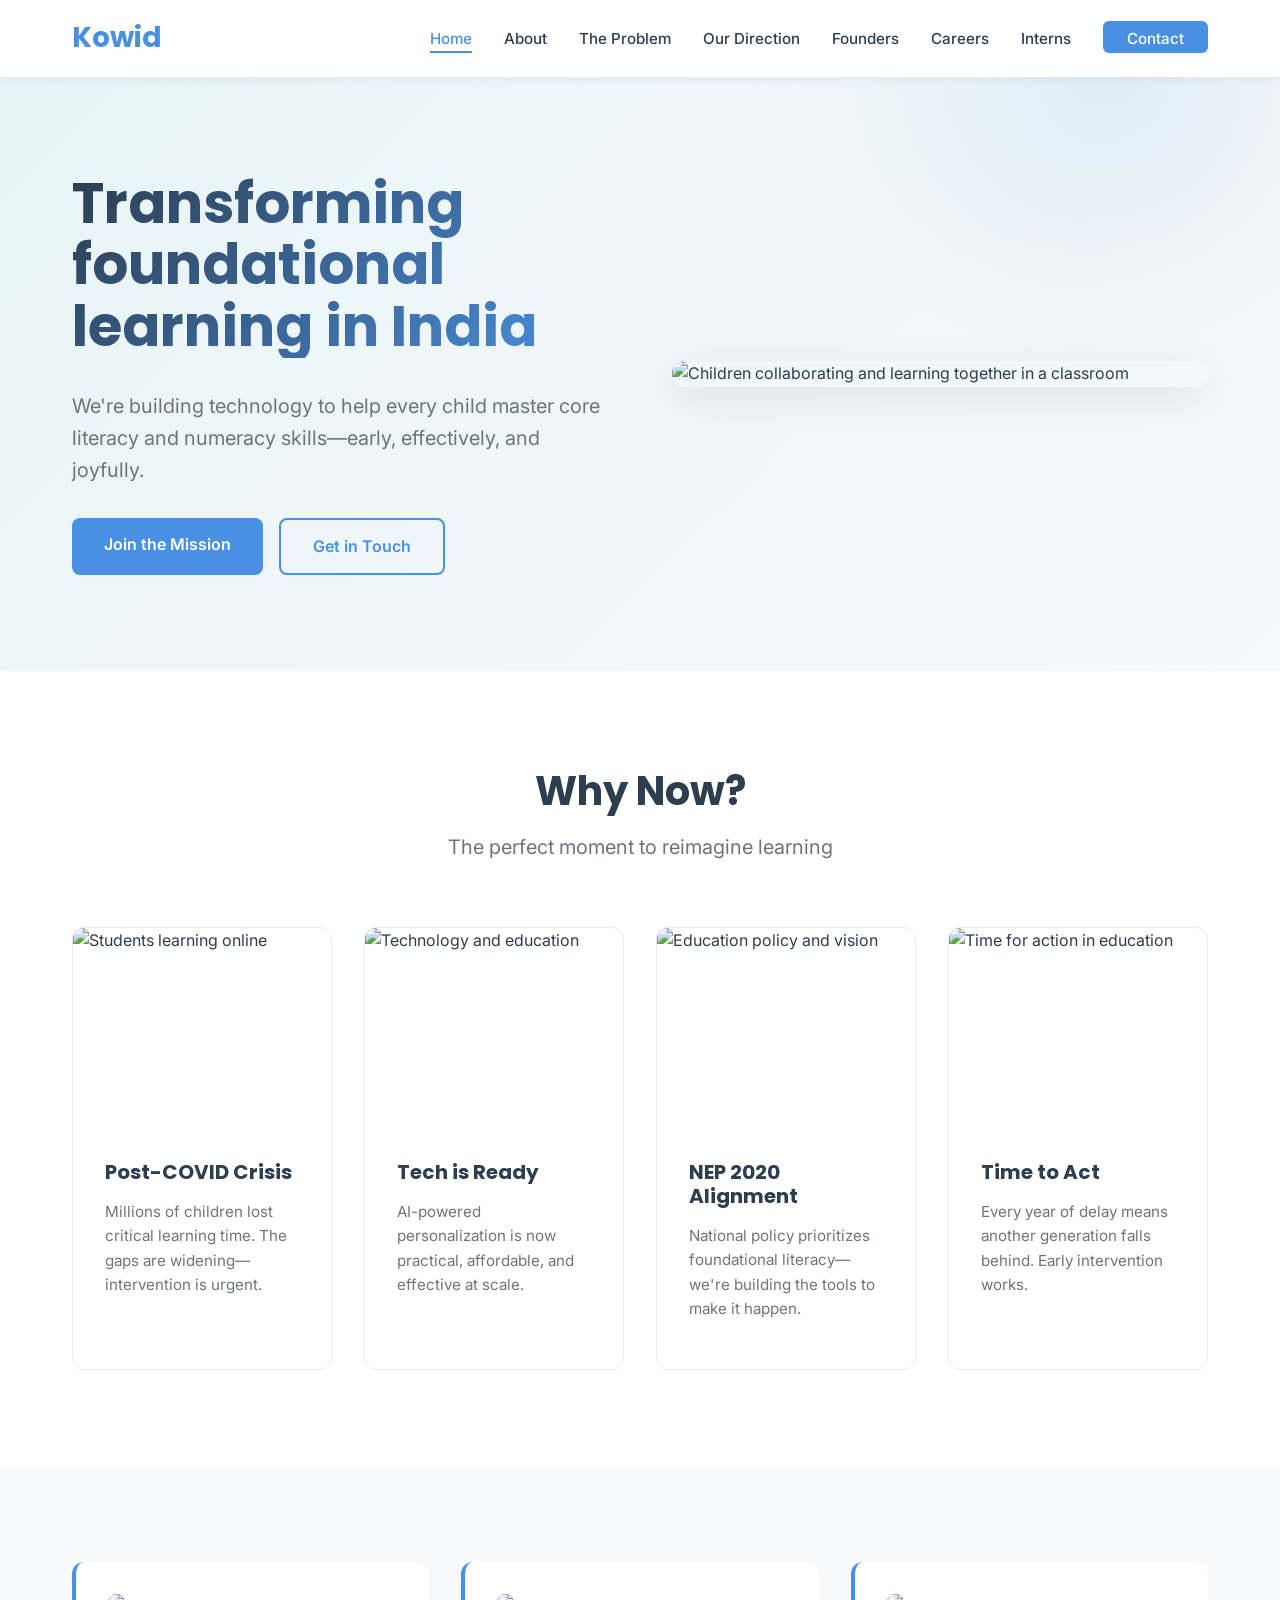
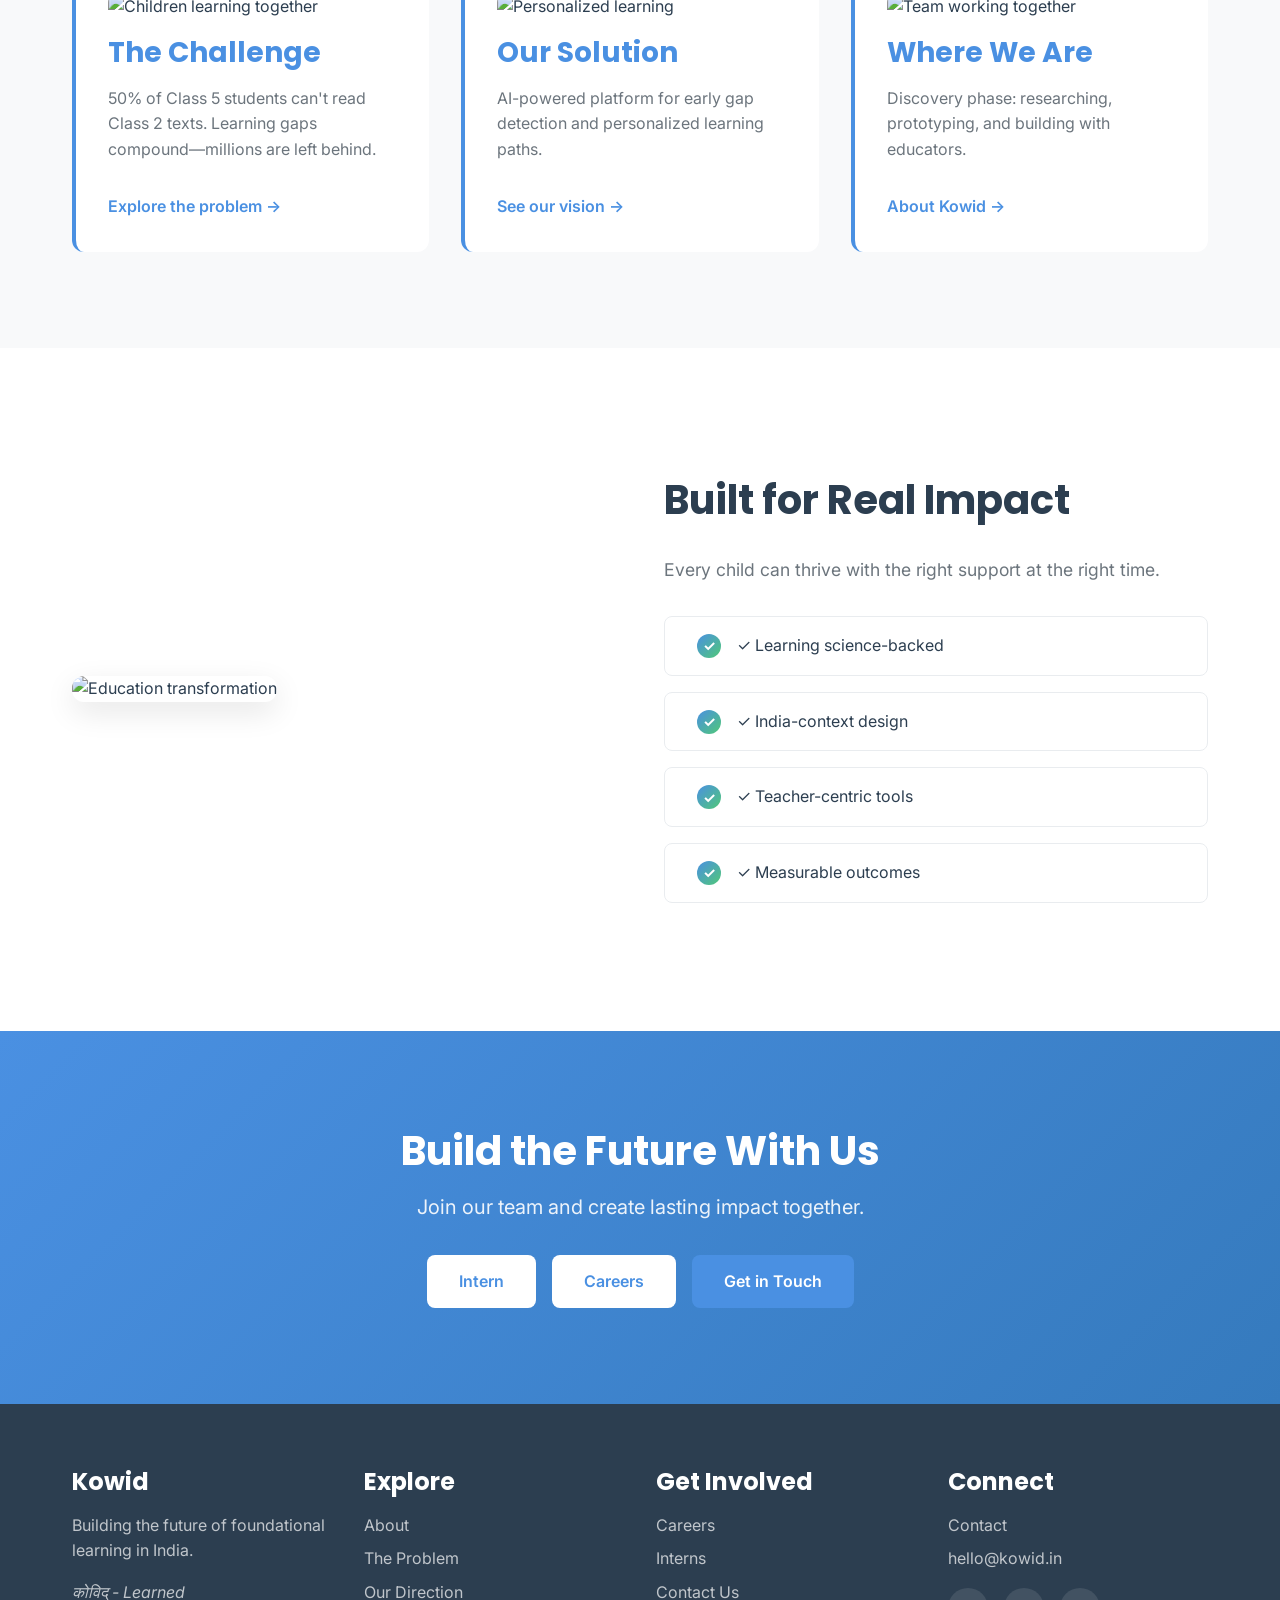
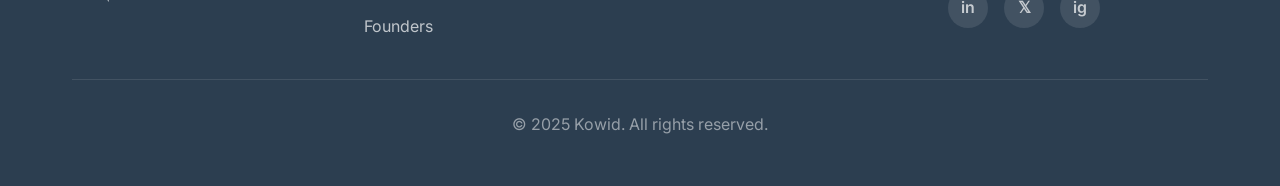
==== index.html @ 081fa5b8 "Initial commit: Kowid website with investors subdomain and Vercel deployment setup" ====
<!DOCTYPE html>
<html lang="en">
<head>
    <meta charset="UTF-8">
    <meta name="viewport" content="width=device-width, initial-scale=1.0">
    <meta name="description" content="Kowid - Building the future of foundational learning in India. An early-stage education startup exploring personalized learning solutions.">
    <meta name="keywords" content="foundational learning India, EdTech startup, personalized learning, early literacy intervention, NEP 2020">
    <title>Kowid - Building the Future of Foundational Learning</title>
    <link rel="stylesheet" href="styles.css">
    <link rel="preconnect" href="https://fonts.googleapis.com">
    <link rel="preconnect" href="https://fonts.gstatic.com" crossorigin>
    <link href="https://fonts.googleapis.com/css2?family=Inter:wght@300;400;500;600;700&family=Poppins:wght@600;700&display=swap" rel="stylesheet">
</head>
<body>
    <!-- Navigation -->
    <nav class="navbar" id="navbar">
        <div class="container nav-container">
            <div class="logo">
                <a href="index.html">Kowid</a>
            </div>
            <button class="mobile-menu-toggle" id="mobileMenuToggle" aria-label="Toggle menu">
                <span></span>
                <span></span>
                <span></span>
            </button>
            <ul class="nav-menu" id="navMenu">
                <li><a href="index.html" class="active">Home</a></li>
                <li><a href="about.html">About</a></li>
                <li><a href="problem.html">The Problem</a></li>
                <li><a href="solution.html">Our Direction</a></li>
                <li><a href="founders.html">Founders</a></li>
                <li><a href="careers.html">Careers</a></li>
                <li><a href="interns.html">Interns</a></li>
                <li><a href="contact.html" class="nav-cta">Contact</a></li>
            </ul>
        </div>
    </nav>

    <!-- Hero Section -->
    <section class="hero">
        <div class="container">
            <div class="hero-content">
                <h1 class="hero-title">Transforming foundational learning in India</h1>
                <p class="hero-subtitle">We're building technology to help every child master core literacy and numeracy skills—early, effectively, and joyfully.</p>
                <div class="hero-cta">
                    <a href="contact.html" class="btn btn-primary">Join the Mission</a>
                    <a href="contact.html" class="btn btn-secondary">Get in Touch</a>
                </div>
            </div>
            <div class="hero-image">
                <img src="https://images.unsplash.com/photo-1503676260728-1c00da094a0b?w=800&h=600&fit=crop&q=80" alt="Children collaborating and learning together in a classroom" style="border-radius: 12px; box-shadow: 0 10px 40px rgba(0,0,0,0.1);">
            </div>
        </div>
    </section>

    <!-- Why Now Section -->
    <section class="why-now">
        <div class="container">
            <div class="section-header">
                <h2>Why Now?</h2>
                <p>The perfect moment to reimagine learning</p>
            </div>
            <div class="cards-grid">
                <div class="card">
                    <img src="https://images.unsplash.com/photo-1588072432836-e10032774350?w=400&h=250&fit=crop&q=80" alt="Students learning online" class="card-image">
                    <h3>Post-COVID Crisis</h3>
                    <p>Millions of children lost critical learning time. The gaps are widening—intervention is urgent.</p>
                </div>
                <div class="card">
                    <img src="https://images.unsplash.com/photo-1485827404703-89b55fcc595e?w=400&h=250&fit=crop&q=80" alt="Technology and education" class="card-image">
                    <h3>Tech is Ready</h3>
                    <p>AI-powered personalization is now practical, affordable, and effective at scale.</p>
                </div>
                <div class="card">
                    <img src="https://images.unsplash.com/photo-1427504494785-3a9ca7044f45?w=400&h=250&fit=crop&q=80" alt="Education policy and vision" class="card-image">
                    <h3>NEP 2020 Alignment</h3>
                    <p>National policy prioritizes foundational literacy—we're building the tools to make it happen.</p>
                </div>
                <div class="card">
                    <img src="https://images.unsplash.com/photo-1497633762265-9d179a990aa6?w=400&h=250&fit=crop&q=80" alt="Time for action in education" class="card-image">
                    <h3>Time to Act</h3>
                    <p>Every year of delay means another generation falls behind. Early intervention works.</p>
                </div>
            </div>
        </div>
    </section>

    <!-- Quick Overview -->
    <section class="overview">
        <div class="container">
            <div class="overview-grid">
                <div class="overview-item">
                    <img src="https://images.unsplash.com/photo-1503676260728-1c00da094a0b?w=600&h=400&fit=crop&q=80" alt="Children learning together" style="width: 100%; height: 200px; object-fit: cover; border-radius: 8px; margin-bottom: 1rem;">
                    <h3>The Challenge</h3>
                    <p>50% of Class 5 students can't read Class 2 texts. Learning gaps compound—millions are left behind.</p>
                    <a href="problem.html" class="link-arrow">Explore the problem →</a>
                </div>
                <div class="overview-item">
                    <img src="https://images.unsplash.com/photo-1513258496099-48168024aec0?w=600&h=400&fit=crop&q=80" alt="Personalized learning" style="width: 100%; height: 200px; object-fit: cover; border-radius: 8px; margin-bottom: 1rem;">
                    <h3>Our Solution</h3>
                    <p>AI-powered platform for early gap detection and personalized learning paths.</p>
                    <a href="solution.html" class="link-arrow">See our vision →</a>
                </div>
                <div class="overview-item">
                    <img src="https://images.unsplash.com/photo-1522202176988-66273c2fd55f?w=600&h=400&fit=crop&q=80" alt="Team working together" style="width: 100%; height: 200px; object-fit: cover; border-radius: 8px; margin-bottom: 1rem;">
                    <h3>Where We Are</h3>
                    <p>Discovery phase: researching, prototyping, and building with educators.</p>
                    <a href="about.html" class="link-arrow">About Kowid →</a>
                </div>
            </div>
        </div>
    </section>

    <!-- Visual Impact Section -->
    <section class="content-section" style="background-color: var(--bg-white); padding: 4rem 0;">
        <div class="container">
            <div class="two-column-grid" style="align-items: center; gap: 3rem;">
                <div>
                    <img src="https://images.unsplash.com/photo-1497633762265-9d179a990aa6?w=800&h=600&fit=crop&q=80" alt="Education transformation" style="width: 100%; border-radius: 12px; box-shadow: 0 10px 30px rgba(0,0,0,0.1);">
                </div>
                <div>
                    <h2>Built for Real Impact</h2>
                    <p style="font-size: 1.1rem; margin-bottom: 1.5rem;">Every child can thrive with the right support at the right time.</p>
                    <div class="feature-list">
                        <div class="feature-item">✓ Learning science-backed</div>
                        <div class="feature-item">✓ India-context design</div>
                        <div class="feature-item">✓ Teacher-centric tools</div>
                        <div class="feature-item">✓ Measurable outcomes</div>
                    </div>
                </div>
            </div>
        </div>
    </section>

    <!-- CTA Section -->
    <section class="cta-section">
        <div class="container">
            <div class="cta-content">
                <h2>Build the Future With Us</h2>
                <p>Join our team and create lasting impact together.</p>
                <div class="cta-buttons">
                    <a href="interns.html" class="btn btn-white">Intern</a>
                    <a href="careers.html" class="btn btn-white">Careers</a>
                    <a href="contact.html" class="btn btn-primary">Get in Touch</a>
                </div>
            </div>
        </div>
    </section>

    <!-- Footer -->
    <footer class="footer">
        <div class="container">
            <div class="footer-grid">
                <div class="footer-col">
                    <h4>Kowid</h4>
                    <p>Building the future of foundational learning in India.</p>
                    <p class="footer-tagline">कोविद् - Learned</p>
                </div>
                <div class="footer-col">
                    <h4>Explore</h4>
                    <ul>
                        <li><a href="about.html">About</a></li>
                        <li><a href="problem.html">The Problem</a></li>
                        <li><a href="solution.html">Our Direction</a></li>
                        <li><a href="founders.html">Founders</a></li>
                    </ul>
                </div>
                <div class="footer-col">
                    <h4>Get Involved</h4>
                    <ul>
                        <li><a href="careers.html">Careers</a></li>
                        <li><a href="interns.html">Interns</a></li>
                        <li><a href="contact.html">Contact Us</a></li>
                    </ul>
                </div>
                <div class="footer-col">
                    <h4>Connect</h4>
                    <ul>
                        <li><a href="contact.html">Contact</a></li>
                        <li><a href="mailto:hello@kowid.in">hello@kowid.in</a></li>
                    </ul>
                    <div class="social-links">
                        <a href="#" aria-label="LinkedIn">in</a>
                        <a href="#" aria-label="Twitter">𝕏</a>
                        <a href="#" aria-label="Instagram">ig</a>
                    </div>
                </div>
            </div>
            <div class="footer-bottom">
                <p>&copy; 2025 Kowid. All rights reserved.</p>
            </div>
        </div>
    </footer>

    <script src="script.js"></script>
</body>
</html>
---- styles.css ----
/* CSS Reset and Base Styles */
* {
    margin: 0;
    padding: 0;
    box-sizing: border-box;
}

:root {
    /* Colors */
    --primary-color: #4a90e2;
    --primary-dark: #357abd;
    --secondary-color: #50c878;
    --accent-color: #f39c12;
    --text-dark: #2c3e50;
    --text-light: #6c757d;
    --bg-light: #f8f9fa;
    --bg-white: #ffffff;
    --border-color: #e9ecef;
    
    /* Typography */
    --font-primary: 'Inter', -apple-system, BlinkMacSystemFont, 'Segoe UI', sans-serif;
    --font-heading: 'Poppins', var(--font-primary);
    
    /* Spacing */
    --spacing-xs: 0.5rem;
    --spacing-sm: 1rem;
    --spacing-md: 2rem;
    --spacing-lg: 4rem;
    --spacing-xl: 6rem;
    
    /* Shadows */
    --shadow-sm: 0 1px 2px 0 rgba(0, 0, 0, 0.05);
    --shadow-md: 0 4px 6px -1px rgba(0, 0, 0, 0.1);
    --shadow-lg: 0 10px 15px -3px rgba(0, 0, 0, 0.1);
    
    /* Border Radius */
    --radius-sm: 0.375rem;
    --radius-md: 0.5rem;
    --radius-lg: 1rem;
}

/* Animation Keyframes */
@keyframes fadeInUp {
    from {
        opacity: 0;
        transform: translateY(30px);
    }
    to {
        opacity: 1;
        transform: translateY(0);
    }
}

@keyframes fadeInLeft {
    from {
        opacity: 0;
        transform: translateX(-50px);
    }
    to {
        opacity: 1;
        transform: translateX(0);
    }
}

@keyframes fadeInRight {
    from {
        opacity: 0;
        transform: translateX(50px);
    }
    to {
        opacity: 1;
        transform: translateX(0);
    }
}

@keyframes scaleIn {
    from {
        opacity: 0;
        transform: scale(0.8);
    }
    to {
        opacity: 1;
        transform: scale(1);
    }
}

@keyframes slideInFromBottom {
    from {
        opacity: 0;
        transform: translateY(100px);
    }
    to {
        opacity: 1;
        transform: translateY(0);
    }
}

@keyframes float {
    0%, 100% {
        transform: translateY(0px);
    }
    50% {
        transform: translateY(-10px);
    }
}

@keyframes pulse {
    0%, 100% {
        transform: scale(1);
    }
    50% {
        transform: scale(1.05);
    }
}

@keyframes shimmer {
    0% {
        background-position: -1000px 0;
    }
    100% {
        background-position: 1000px 0;
    }
}

/* Scroll Animation Classes */
.animate-on-scroll {
    opacity: 0;
    transition: none;
}

.animate-on-scroll.animated {
    animation-duration: 0.8s;
    animation-fill-mode: both;
    animation-timing-function: cubic-bezier(0.4, 0, 0.2, 1);
}

.fade-up {
    animation-name: fadeInUp;
}

.fade-left {
    animation-name: fadeInLeft;
}

.fade-right {
    animation-name: fadeInRight;
}

.scale-in {
    animation-name: scaleIn;
}

.slide-bottom {
    animation-name: slideInFromBottom;
}

/* Stagger delay for sequential animations */
.stagger-1 { animation-delay: 0.1s; }
.stagger-2 { animation-delay: 0.2s; }
.stagger-3 { animation-delay: 0.3s; }
.stagger-4 { animation-delay: 0.4s; }
.stagger-5 { animation-delay: 0.5s; }
.stagger-6 { animation-delay: 0.6s; }

body {
    font-family: var(--font-primary);
    color: var(--text-dark);
    line-height: 1.6;
    background-color: var(--bg-white);
    overflow-x: hidden;
}

/* Page Load Animation */
.page-loader {
    position: fixed;
    top: 0;
    left: 0;
    width: 100%;
    height: 100%;
    background: linear-gradient(135deg, var(--primary-color), var(--secondary-color));
    display: flex;
    align-items: center;
    justify-content: center;
    z-index: 99999;
    transition: opacity 0.5s ease, visibility 0.5s ease;
}

.page-loader.hidden {
    opacity: 0;
    visibility: hidden;
}

.loader-spinner {
    width: 60px;
    height: 60px;
    border: 4px solid rgba(255, 255, 255, 0.3);
    border-top-color: white;
    border-radius: 50%;
    animation: spin 0.8s linear infinite;
}

@keyframes spin {
    to { transform: rotate(360deg); }
}

/* Scroll Progress Bar */
.scroll-progress {
    position: fixed;
    top: 0;
    left: 0;
    width: 0%;
    height: 4px;
    background: linear-gradient(90deg, var(--primary-color), var(--secondary-color));
    z-index: 9999;
    transition: width 0.1s ease;
    box-shadow: 0 2px 10px rgba(74, 144, 226, 0.5);
}

.container {
    max-width: 1200px;
    margin: 0 auto;
    padding: 0 var(--spacing-md);
}

img {
    max-width: 100%;
    height: auto;
}

/* Typography */
h1, h2, h3, h4, h5, h6 {
    font-family: var(--font-heading);
    font-weight: 700;
    line-height: 1.2;
    color: var(--text-dark);
    margin-bottom: var(--spacing-sm);
}

h1 { font-size: 3rem; }
h2 { font-size: 2.5rem; }
h3 { font-size: 1.75rem; }
h4 { font-size: 1.5rem; }

p {
    margin-bottom: var(--spacing-sm);
    color: var(--text-light);
}

/* Navigation */
.navbar {
    background-color: var(--bg-white);
    box-shadow: 0 2px 10px rgba(0,0,0,0.05);
    position: sticky;
    top: 0;
    z-index: 1000;
    transition: all 0.3s ease;
    backdrop-filter: blur(10px);
}

.navbar.scrolled {
    box-shadow: 0 4px 30px rgba(74, 144, 226, 0.15);
    background-color: rgba(255, 255, 255, 0.95);
}

.nav-container {
    display: flex;
    justify-content: space-between;
    align-items: center;
    padding: 1rem var(--spacing-md);
}

.logo a {
    font-family: var(--font-heading);
    font-size: 1.75rem;
    font-weight: 700;
    color: var(--primary-color);
    text-decoration: none;
    transition: all 0.3s ease;
}

.logo a:hover {
    transform: scale(1.05);
    text-shadow: 0 2px 10px rgba(74, 144, 226, 0.3);
}

.nav-menu {
    display: flex;
    list-style: none;
    gap: 2rem;
    align-items: center;
}

.nav-menu a {
    text-decoration: none;
    color: var(--text-dark);
    font-weight: 500;
    transition: all 0.3s ease;
    font-size: 0.95rem;
    position: relative;
    padding-bottom: 5px;
}

.nav-menu a::after {
    content: '';
    position: absolute;
    bottom: 0;
    left: 50%;
    width: 0;
    height: 2px;
    background: var(--primary-color);
    transition: all 0.3s ease;
    transform: translateX(-50%);
}

.nav-menu a:hover::after,
.nav-menu a.active::after {
    width: 100%;
}

.nav-menu a:hover,
.nav-menu a.active {
    color: var(--primary-color);
}

.nav-cta {
    background-color: var(--primary-color);
    color: var(--bg-white) !important;
    padding: 0.5rem 1.5rem;
    border-radius: 6px;
}

.nav-cta:hover {
    background-color: var(--primary-dark);
    color: var(--bg-white) !important;
}

.mobile-menu-toggle {
    display: none;
    flex-direction: column;
    background: none;
    border: none;
    cursor: pointer;
    gap: 4px;
}

.mobile-menu-toggle span {
    width: 25px;
    height: 3px;
    background-color: var(--text-dark);
    transition: var(--transition);
}

/* Hero Section */
.hero {
    padding: var(--spacing-xl) 0;
    background: linear-gradient(135deg, #e8f4f8 0%, #f8f9fa 100%);
    position: relative;
    overflow: hidden;
}

.hero::before {
    content: '';
    position: absolute;
    top: -50%;
    right: -10%;
    width: 600px;
    height: 600px;
    background: radial-gradient(circle, rgba(74, 144, 226, 0.1) 0%, transparent 70%);
    border-radius: 50%;
    animation: float 6s ease-in-out infinite;
}

.hero .container {
    display: grid;
    grid-template-columns: 1fr 1fr;
    gap: var(--spacing-lg);
    align-items: center;
    position: relative;
    z-index: 1;
}

.hero-content {
    max-width: 600px;
}

.hero-title {
    font-size: 3.5rem;
    margin-bottom: var(--spacing-md);
    color: var(--text-dark);
    line-height: 1.1;
    background: linear-gradient(135deg, var(--text-dark) 0%, var(--primary-color) 100%);
    -webkit-background-clip: text;
    -webkit-text-fill-color: transparent;
    background-clip: text;
}

.hero-subtitle {
    font-size: 1.25rem;
    margin-bottom: var(--spacing-md);
    color: var(--text-light);
}

.hero-cta {
    display: flex;
    gap: var(--spacing-sm);
    flex-wrap: wrap;
}

.hero-image {
    display: flex;
    justify-content: center;
    align-items: center;
    animation: float 4s ease-in-out infinite;
}

.hero-placeholder {
    width: 100%;
    max-width: 500px;
    border-radius: 12px;
    overflow: hidden;
    box-shadow: 0 20px 60px rgba(74, 144, 226, 0.2);
    transition: all 0.4s ease;
}

.hero-placeholder:hover {
    transform: translateY(-10px) scale(1.02);
    box-shadow: 0 30px 80px rgba(74, 144, 226, 0.3);
}

.hero-image img {
    width: 100%;
    height: auto;
    display: block;
    transition: transform 0.4s ease;
}

.hero-placeholder:hover img {
    transform: scale(1.05);
}

/* Buttons */
.btn {
    display: inline-block;
    padding: 0.875rem 2rem;
    font-size: 1rem;
    font-weight: 600;
    text-decoration: none;
    border-radius: 8px;
    transition: all 0.3s ease;
    cursor: pointer;
    border: none;
    text-align: center;
    position: relative;
    overflow: hidden;
    z-index: 1;
}

.btn::before {
    content: '';
    position: absolute;
    top: 50%;
    left: 50%;
    width: 0;
    height: 0;
    border-radius: 50%;
    background: rgba(255, 255, 255, 0.2);
    transform: translate(-50%, -50%);
    transition: width 0.6s, height 0.6s;
    z-index: -1;
}

.btn:hover::before {
    width: 300px;
    height: 300px;
}

.btn-primary {
    background-color: var(--primary-color);
    color: var(--bg-white);
}

.btn-primary:hover {
    background-color: var(--primary-dark);
    transform: translateY(-3px);
    box-shadow: 0 8px 20px rgba(74, 144, 226, 0.4);
}

.btn-secondary {
    background-color: transparent;
    color: var(--primary-color);
    border: 2px solid var(--primary-color);
}

.btn-secondary:hover {
    background-color: var(--primary-color);
    color: var(--bg-white);
    transform: translateY(-3px);
    box-shadow: 0 8px 20px rgba(74, 144, 226, 0.3);
}

.btn-white {
    background-color: var(--bg-white);
    color: var(--primary-color);
}

.btn-white:hover {
    background-color: var(--bg-light);
    transform: translateY(-3px);
    box-shadow: 0 8px 20px rgba(0, 0, 0, 0.15);
}

/* Why Now Section */
.why-now {
    padding: var(--spacing-xl) 0;
    background-color: var(--bg-white);
}

.section-header {
    text-align: center;
    margin-bottom: var(--spacing-lg);
}

.section-header h2 {
    font-size: 2.5rem;
    margin-bottom: var(--spacing-sm);
}

.section-header p {
    font-size: 1.25rem;
    color: var(--text-light);
}

.cards-grid {
    display: grid;
    grid-template-columns: repeat(auto-fit, minmax(250px, 1fr));
    gap: var(--spacing-md);
    margin-top: var(--spacing-md);
}

.card {
    background: var(--bg-white);
    padding: 0;
    border-radius: 12px;
    border: 1px solid var(--border-color);
    transition: all 0.4s cubic-bezier(0.4, 0, 0.2, 1);
    overflow: hidden;
    position: relative;
}

.card::before {
    content: '';
    position: absolute;
    top: 0;
    left: -100%;
    width: 100%;
    height: 100%;
    background: linear-gradient(90deg, transparent, rgba(74, 144, 226, 0.1), transparent);
    transition: left 0.5s;
}

.card:hover::before {
    left: 100%;
}

.card:hover {
    transform: translateY(-8px) scale(1.02);
    box-shadow: 0 20px 40px rgba(74, 144, 226, 0.2);
    border-color: var(--primary-color);
}

.card-image {
    width: 100%;
    height: 200px;
    object-fit: cover;
    display: block;
}

.card h3 {
    font-size: 1.25rem;
    margin-bottom: var(--spacing-sm);
    color: var(--text-dark);
    padding: 0 var(--spacing-md);
    padding-top: var(--spacing-md);
}

.card p {
    font-size: 0.95rem;
    line-height: 1.6;
    padding: 0 var(--spacing-md);
    padding-bottom: var(--spacing-md);
}

.card ul {
    padding: 0 var(--spacing-md);
    padding-bottom: var(--spacing-md);
    margin-left: var(--spacing-md);
}

.card-icon {
    font-size: 3rem;
    margin-bottom: var(--spacing-sm);
    padding: 0 var(--spacing-md);
    padding-top: var(--spacing-md);
}

/* Overview Section */
.overview {
    padding: var(--spacing-xl) 0;
    background-color: var(--bg-light);
}

.overview-grid {
    display: grid;
    grid-template-columns: repeat(auto-fit, minmax(300px, 1fr));
    gap: var(--spacing-md);
}

.overview-item {
    background: var(--bg-white);
    padding: var(--spacing-md);
    border-radius: 12px;
    border-left: 4px solid var(--primary-color);
}

.overview-item h3 {
    color: var(--primary-color);
    margin-bottom: var(--spacing-sm);
}

.link-arrow {
    color: var(--primary-color);
    text-decoration: none;
    font-weight: 600;
    display: inline-block;
    margin-top: var(--spacing-sm);
    transition: var(--transition);
}

.link-arrow:hover {
    transform: translateX(5px);
}

/* CTA Section */
.cta-section {
    padding: var(--spacing-xl) 0;
    background: linear-gradient(135deg, var(--primary-color) 0%, var(--primary-dark) 100%);
    color: var(--bg-white);
}

.cta-content {
    text-align: center;
    max-width: 800px;
    margin: 0 auto;
}

.cta-content h2 {
    color: var(--bg-white);
    font-size: 2.5rem;
    margin-bottom: var(--spacing-sm);
}

.cta-content p {
    font-size: 1.25rem;
    color: rgba(255,255,255,0.9);
    margin-bottom: var(--spacing-md);
}

.cta-buttons {
    display: flex;
    gap: var(--spacing-sm);
    justify-content: center;
    flex-wrap: wrap;
}

/* Content Pages */
.page-header {
    padding: var(--spacing-lg) 0;
    background: linear-gradient(135deg, #e8f4f8 0%, #f8f9fa 100%);
    text-align: center;
}

.page-header h1 {
    font-size: 3rem;
    margin-bottom: var(--spacing-sm);
}

.page-header p {
    font-size: 1.25rem;
    max-width: 700px;
    margin: 0 auto;
}

.content-section {
    padding: var(--spacing-lg) 0;
}

.content-section h2 {
    margin-bottom: var(--spacing-md);
    margin-top: var(--spacing-md);
}

.content-section h3 {
    margin-top: var(--spacing-md);
    margin-bottom: var(--spacing-sm);
}

.content-section ul {
    margin-left: var(--spacing-md);
    margin-bottom: var(--spacing-sm);
}

.content-section li {
    margin-bottom: var(--spacing-xs);
    color: var(--text-light);
}

.highlight-box {
    background: linear-gradient(135deg, rgba(80, 200, 120, 0.1) 0%, rgba(74, 144, 226, 0.1) 100%);
    padding: var(--spacing-md);
    border-radius: 12px;
    border-left: 4px solid var(--secondary-color);
    margin: var(--spacing-md) 0;
    position: relative;
    overflow: hidden;
    transition: all 0.3s ease;
}

.highlight-box::before {
    content: '';
    position: absolute;
    top: -50%;
    left: -50%;
    width: 200%;
    height: 200%;
    background: linear-gradient(45deg, transparent 30%, rgba(255, 255, 255, 0.3) 50%, transparent 70%);
    transform: rotate(45deg);
    transition: all 0.6s ease;
}

.highlight-box:hover::before {
    left: 100%;
}

.highlight-box:hover {
    transform: translateY(-5px);
    box-shadow: 0 10px 30px rgba(80, 200, 120, 0.2);
}

.two-column-grid {
    display: grid;
    grid-template-columns: 1fr 1fr;
    gap: var(--spacing-md);
    margin: var(--spacing-md) 0;
}

/* Contact Page */
.contact-grid {
    display: grid;
    grid-template-columns: repeat(auto-fit, minmax(300px, 1fr));
    gap: var(--spacing-md);
    margin-top: var(--spacing-md);
}

.contact-card {
    background: var(--bg-light);
    padding: var(--spacing-md);
    border-radius: 12px;
    border-top: 4px solid var(--primary-color);
}

.contact-card h3 {
    color: var(--primary-color);
    margin-bottom: var(--spacing-sm);
}

.contact-card a {
    color: var(--primary-color);
    text-decoration: none;
    font-weight: 600;
}

.contact-card a:hover {
    text-decoration: underline;
}

/* Roadmap Timeline */
.roadmap-timeline {
    margin: var(--spacing-md) 0;
}

.timeline-item {
    background: var(--bg-light);
    padding: var(--spacing-md);
    border-radius: 8px;
    margin-bottom: var(--spacing-md);
    border-left: 4px solid var(--primary-color);
}

.timeline-item h3 {
    color: var(--primary-color);
}

.timeline-item ul {
    margin-top: var(--spacing-sm);
}

/* Feature List */
.feature-list {
    display: grid;
    gap: var(--spacing-sm);
    margin: var(--spacing-md) 0;
}

.feature-item {
    display: flex;
    align-items: center;
    padding: var(--spacing-sm) var(--spacing-md);
    background: var(--bg-white);
    border-radius: 8px;
    border: 1px solid var(--border-color);
    transition: all 0.3s ease;
    position: relative;
    overflow: hidden;
}

.feature-item::before {
    content: '✓';
    display: inline-flex;
    align-items: center;
    justify-content: center;
    width: 24px;
    height: 24px;
    background: linear-gradient(135deg, var(--primary-color), var(--secondary-color));
    color: white;
    border-radius: 50%;
    margin-right: var(--spacing-sm);
    font-weight: bold;
    font-size: 0.9rem;
    flex-shrink: 0;
    transition: all 0.3s ease;
}

.feature-item::after {
    content: '';
    position: absolute;
    left: -100%;
    top: 0;
    width: 100%;
    height: 100%;
    background: linear-gradient(90deg, transparent, rgba(74, 144, 226, 0.05), transparent);
    transition: left 0.5s ease;
}

.feature-item:hover {
    transform: translateX(10px);
    box-shadow: 0 4px 15px rgba(74, 144, 226, 0.15);
    border-color: var(--primary-color);
}

.feature-item:hover::before {
    transform: rotate(360deg) scale(1.1);
}

.feature-item:hover::after {
    left: 100%;
}

/* Footer */
.footer {
    background-color: var(--text-dark);
    color: var(--bg-light);
    padding: var(--spacing-lg) 0 var(--spacing-md);
}

.footer-grid {
    display: grid;
    grid-template-columns: repeat(auto-fit, minmax(200px, 1fr));
    gap: var(--spacing-md);
    margin-bottom: var(--spacing-md);
}

.footer-col h4 {
    color: var(--bg-white);
    margin-bottom: var(--spacing-sm);
}

.footer-col p {
    color: rgba(255,255,255,0.7);
}

.footer-tagline {
    font-style: italic;
    margin-top: var(--spacing-xs);
}

.footer-col ul {
    list-style: none;
}

.footer-col ul li {
    margin-bottom: var(--spacing-xs);
}

.footer-col a {
    color: rgba(255,255,255,0.7);
    text-decoration: none;
    transition: var(--transition);
}

.footer-col a:hover {
    color: var(--bg-white);
}

.social-links {
    display: flex;
    gap: var(--spacing-sm);
    margin-top: var(--spacing-sm);
}

.social-links a {
    width: 40px;
    height: 40px;
    background-color: rgba(255,255,255,0.1);
    border-radius: 50%;
    display: flex;
    align-items: center;
    justify-content: center;
    font-weight: 600;
}

.social-links a:hover {
    background-color: var(--primary-color);
    color: var(--bg-white);
}

.footer-bottom {
    text-align: center;
    padding-top: var(--spacing-md);
    border-top: 1px solid rgba(255,255,255,0.1);
}

.footer-bottom p {
    color: rgba(255,255,255,0.5);
}

/* Back to Top Button */
.back-to-top {
    position: fixed;
    bottom: 30px;
    right: 30px;
    width: 50px;
    height: 50px;
    background: linear-gradient(135deg, var(--primary-color), var(--secondary-color));
    color: white;
    border: none;
    border-radius: 50%;
    font-size: 1.5rem;
    cursor: pointer;
    opacity: 0;
    visibility: hidden;
    transform: translateY(20px);
    transition: all 0.4s cubic-bezier(0.4, 0, 0.2, 1);
    box-shadow: 0 4px 20px rgba(74, 144, 226, 0.4);
    z-index: 1000;
    display: flex;
    align-items: center;
    justify-content: center;
}

.back-to-top.visible {
    opacity: 1;
    visibility: visible;
    transform: translateY(0);
}

.back-to-top:hover {
    transform: translateY(-5px) scale(1.1);
    box-shadow: 0 8px 30px rgba(74, 144, 226, 0.6);
}

.back-to-top:active {
    transform: translateY(-2px) scale(1.05);
}

/* Responsive Design */
@media (max-width: 968px) {
    .nav-menu {
        position: fixed;
        left: -100%;
        top: 70px;
        flex-direction: column;
        background-color: var(--bg-white);
        width: 100%;
        text-align: center;
        transition: 0.3s;
        box-shadow: 0 10px 27px rgba(0,0,0,0.05);
        padding: var(--spacing-md) 0;
        gap: 0;
    }

    .nav-menu.active {
        left: 0;
    }

    .nav-menu li {
        margin: var(--spacing-sm) 0;
    }

    .mobile-menu-toggle {
        display: flex;
    }

    .hero .container {
        grid-template-columns: 1fr;
    }

    .hero-title {
        font-size: 2.5rem;
    }

    .two-column-grid {
        grid-template-columns: 1fr;
    }

    h1 { font-size: 2.5rem; }
    h2 { font-size: 2rem; }
}

@media (max-width: 640px) {
    .hero-title {
        font-size: 2rem;
    }

    .hero-subtitle {
        font-size: 1rem;
    }

    .hero-cta {
        flex-direction: column;
    }

    .btn {
        width: 100%;
    }

    .cta-buttons {
        flex-direction: column;
    }

    .cards-grid {
        grid-template-columns: 1fr;
    }

    h1 { font-size: 2rem; }
    h2 { font-size: 1.75rem; }
}

/* Utility Classes */
.text-center { text-align: center; }
.mt-1 { margin-top: var(--spacing-sm); }
.mt-2 { margin-top: var(--spacing-md); }
.mb-1 { margin-bottom: var(--spacing-sm); }
.mb-2 { margin-bottom: var(--spacing-md); }
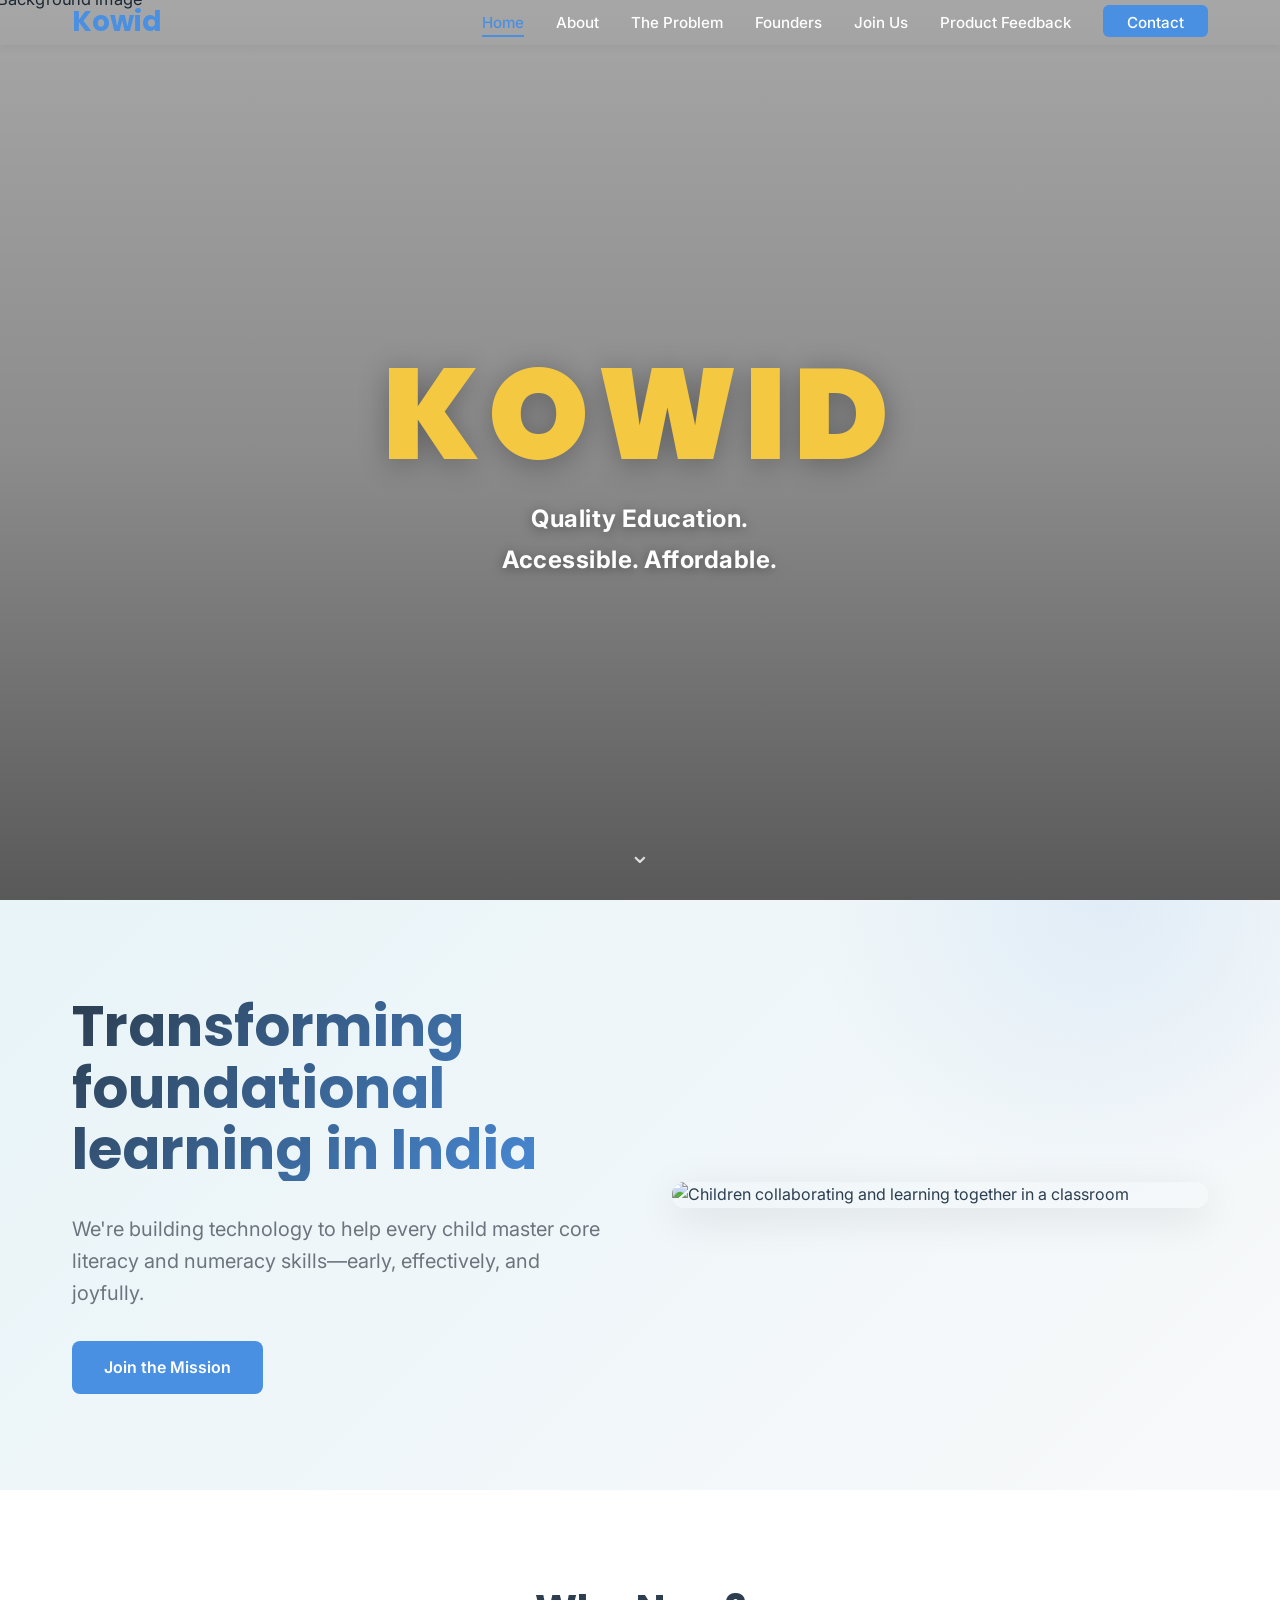
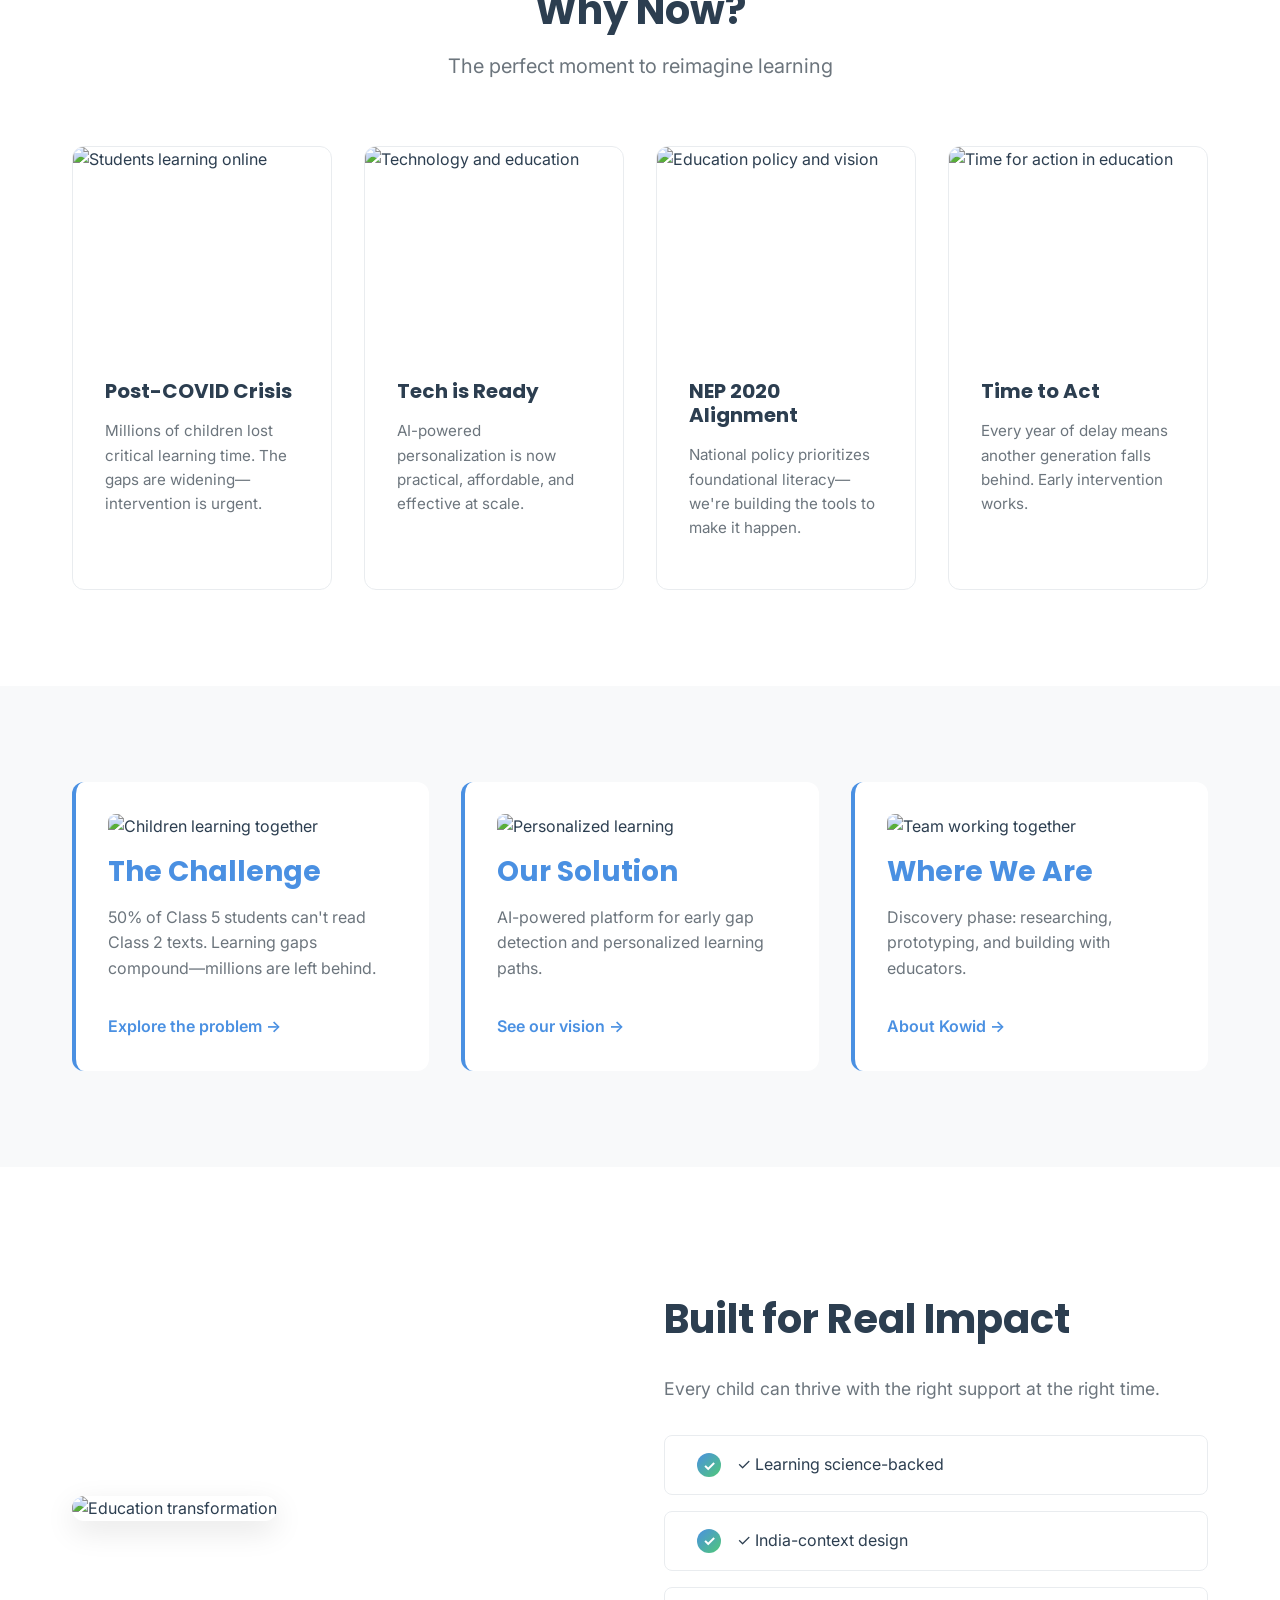
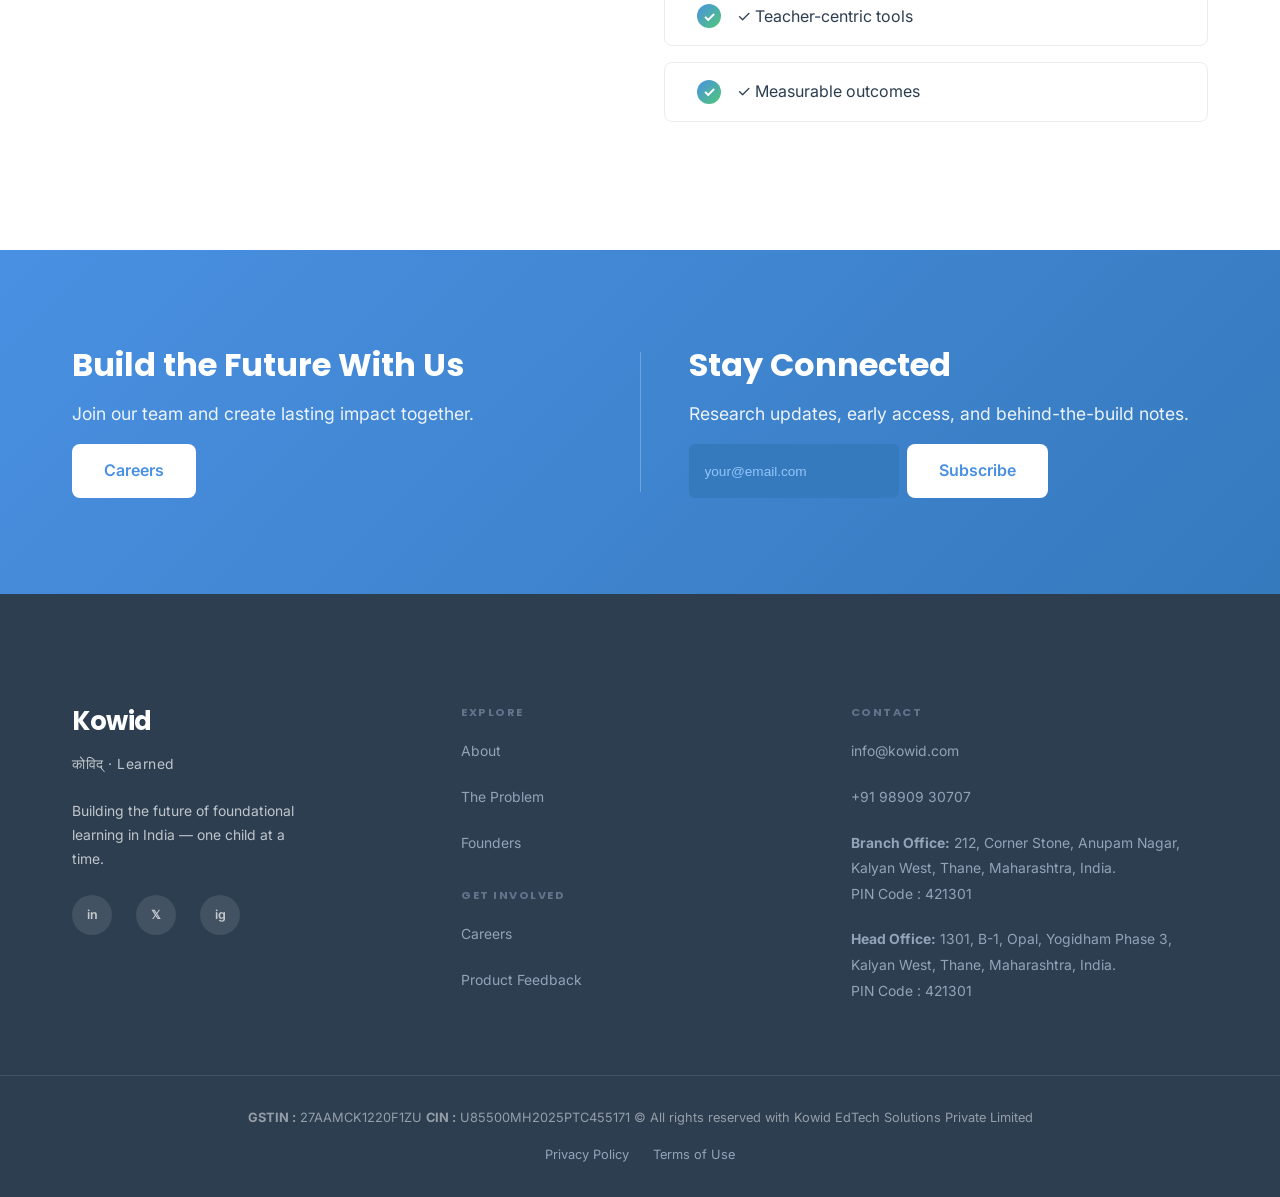
==== commit 26595642: "new changes to update website" ====
--- a/index.html
+++ b/index.html
@@ -11,9 +11,27 @@
     <link rel="preconnect" href="https://fonts.gstatic.com" crossorigin>
     <link href="https://fonts.googleapis.com/css2?family=Inter:wght@300;400;500;600;700&family=Poppins:wght@600;700&display=swap" rel="stylesheet">
 </head>
-<body>
-    <!-- Navigation -->
-    <nav class="navbar" id="navbar">
+<body data-page="home">
+    <!-- Page Loader -->
+  <div class="page-loader" id="pageLoader">
+    <div class="loader-spinner"></div>
+  </div>
+
+  <!-- Scroll Progress Bar -->
+  <div class="scroll-progress" id="scrollProgress"></div>
+
+  <!-- ── Cinematic Full-Screen Hero ── -->
+  <section class="hero-full" id="heroSection">
+
+    <!-- Background image (Ken Burns handled by JS adding .loaded) -->
+    <div class="hero-full__bg" id="heroBg">
+        <img src="https://idronline.org/wp-content/uploads/2020/12/girl-reading-texbook-pxhere-copy.jpg.webp" alt="Background image">
+    </div>
+
+    <!-- Dark gradient overlay -->
+    <div class="hero-full__overlay"></div>
+
+      <nav class="navbar" id="navbar">
         <div class="container nav-container">
             <div class="logo">
                 <a href="index.html">Kowid</a>
@@ -27,14 +45,27 @@
                 <li><a href="index.html" class="active">Home</a></li>
                 <li><a href="about.html">About</a></li>
                 <li><a href="problem.html">The Problem</a></li>
-                <li><a href="solution.html">Our Direction</a></li>
                 <li><a href="founders.html">Founders</a></li>
-                <li><a href="careers.html">Careers</a></li>
-                <li><a href="interns.html">Interns</a></li>
+                <li><a href="careers.html">Join Us</a></li>
+                <li><a href="feedback.html">Product Feedback</a></li>
                 <li><a href="contact.html" class="nav-cta">Contact</a></li>
             </ul>
         </div>
     </nav>
+
+    <!-- Centred Hero Text -->
+    <div class="hero-full__content">
+      <h1 class="hero-full__title">KOWID</h1>
+      <p class="hero-full__sub">
+        Quality Education.<br>
+        Accessible. Affordable.
+      </p>
+    </div>
+
+    <!-- Scroll-down arrow -->
+    <button class="hero-full__scroll" id="heroScroll" aria-label="Scroll down">&#8964;</button>
+
+  </section>
 
     <!-- Hero Section -->
     <section class="hero">
@@ -44,11 +75,10 @@
                 <p class="hero-subtitle">We're building technology to help every child master core literacy and numeracy skills—early, effectively, and joyfully.</p>
                 <div class="hero-cta">
                     <a href="contact.html" class="btn btn-primary">Join the Mission</a>
-                    <a href="contact.html" class="btn btn-secondary">Get in Touch</a>
                 </div>
             </div>
             <div class="hero-image">
-                <img src="https://images.unsplash.com/photo-1503676260728-1c00da094a0b?w=800&h=600&fit=crop&q=80" alt="Children collaborating and learning together in a classroom" style="border-radius: 12px; box-shadow: 0 10px 40px rgba(0,0,0,0.1);">
+                <img src="https://images.unsplash.com/photo-1642140027869-03591a109d61?w=600&auto=format&fit=crop&q=60&ixlib=rb-4.1.0&ixid=M3wxMjA3fDB8MHxzZWFyY2h8MTl8fHRyYW5zZm9ybWluZyUyMGVkdWNhdGlvbiUyMGluJTIwaW5kaWF8ZW58MHx8MHx8fDA%3D" alt="Children collaborating and learning together in a classroom" style="border-radius: 12px; box-shadow: 0 10px 40px rgba(0,0,0,0.1);">
             </div>
         </div>
     </section>
@@ -62,22 +92,22 @@
             </div>
             <div class="cards-grid">
                 <div class="card">
-                    <img src="https://images.unsplash.com/photo-1588072432836-e10032774350?w=400&h=250&fit=crop&q=80" alt="Students learning online" class="card-image">
+                    <img src="https://media.istockphoto.com/id/1336688015/photo/8-9-years-schoolboy-studying-at-home-during-covid-19-lockdown-period.webp?a=1&b=1&s=612x612&w=0&k=20&c=iFVrqIEmTCmilU51WpNaBNIYAaC00hSFZT46PQ5CvMQ=" alt="Students learning online" class="card-image">
                     <h3>Post-COVID Crisis</h3>
                     <p>Millions of children lost critical learning time. The gaps are widening—intervention is urgent.</p>
                 </div>
                 <div class="card">
-                    <img src="https://images.unsplash.com/photo-1485827404703-89b55fcc595e?w=400&h=250&fit=crop&q=80" alt="Technology and education" class="card-image">
+                    <img src="https://plus.unsplash.com/premium_photo-1742167598053-2ec685d8d83d?w=600&auto=format&fit=crop&q=60&ixlib=rb-4.1.0&ixid=M3wxMjA3fDB8MHxzZWFyY2h8MTd8fGVkdWNhdGlvbiUyMHVzaW5nJTIwdGVjaHxlbnwwfHwwfHx8MA%3D%3D" alt="Technology and education" class="card-image">
                     <h3>Tech is Ready</h3>
                     <p>AI-powered personalization is now practical, affordable, and effective at scale.</p>
                 </div>
                 <div class="card">
-                    <img src="https://images.unsplash.com/photo-1427504494785-3a9ca7044f45?w=400&h=250&fit=crop&q=80" alt="Education policy and vision" class="card-image">
+                    <img src="https://media.istockphoto.com/id/1262758863/photo/new-education-policy-phrase-written-on-blackboard-with-white-chalk.webp?a=1&b=1&s=612x612&w=0&k=20&c=f5PkafYhEO8AVc7m1N58pSpdAqd_zwUqtykr91V3Lqo=" alt="Education policy and vision" class="card-image">
                     <h3>NEP 2020 Alignment</h3>
                     <p>National policy prioritizes foundational literacy—we're building the tools to make it happen.</p>
                 </div>
                 <div class="card">
-                    <img src="https://images.unsplash.com/photo-1497633762265-9d179a990aa6?w=400&h=250&fit=crop&q=80" alt="Time for action in education" class="card-image">
+                    <img src="https://media.istockphoto.com/id/1395727646/photo/handheld-shot-of-village-school-girl-kids-seriously-busy-working-on-laptop-concept-of.webp?a=1&b=1&s=612x612&w=0&k=20&c=-V21wYnkHpNpJ6xk6GpOHrx05jJBHH6frF3xQ_0gd4U=" alt="Time for action in education" class="card-image">
                     <h3>Time to Act</h3>
                     <p>Every year of delay means another generation falls behind. Early intervention works.</p>
                 </div>
@@ -90,13 +120,13 @@
         <div class="container">
             <div class="overview-grid">
                 <div class="overview-item">
-                    <img src="https://images.unsplash.com/photo-1503676260728-1c00da094a0b?w=600&h=400&fit=crop&q=80" alt="Children learning together" style="width: 100%; height: 200px; object-fit: cover; border-radius: 8px; margin-bottom: 1rem;">
+                    <img src="https://images.unsplash.com/photo-1692269725911-87697c558be1?w=600&auto=format&fit=crop&q=60&ixlib=rb-4.1.0&ixid=M3wxMjA3fDB8MHxzZWFyY2h8MTR8fGxlYXJuaW5nJTIwZ2FwcyUyMGluJTIwaW5kaWF8ZW58MHx8MHx8fDA%3D" alt="Children learning together" style="width: 100%; height: 200px; object-fit: cover; border-radius: 8px; margin-bottom: 1rem;">
                     <h3>The Challenge</h3>
                     <p>50% of Class 5 students can't read Class 2 texts. Learning gaps compound—millions are left behind.</p>
                     <a href="problem.html" class="link-arrow">Explore the problem →</a>
                 </div>
                 <div class="overview-item">
-                    <img src="https://images.unsplash.com/photo-1513258496099-48168024aec0?w=600&h=400&fit=crop&q=80" alt="Personalized learning" style="width: 100%; height: 200px; object-fit: cover; border-radius: 8px; margin-bottom: 1rem;">
+                    <img src="https://media.istockphoto.com/id/1312514905/photo/little-boy-attending-online-classes-on-laptop-and-writing-on-notebook-at-home.webp?a=1&b=1&s=612x612&w=0&k=20&c=XriA6p_H3h7IP0M4-fBgvHiIWqhHlXK1vHJzOWn65pQ=" alt="Personalized learning" style="width: 100%; height: 200px; object-fit: cover; border-radius: 8px; margin-bottom: 1rem;">
                     <h3>Our Solution</h3>
                     <p>AI-powered platform for early gap detection and personalized learning paths.</p>
                     <a href="solution.html" class="link-arrow">See our vision →</a>
@@ -116,7 +146,7 @@
         <div class="container">
             <div class="two-column-grid" style="align-items: center; gap: 3rem;">
                 <div>
-                    <img src="https://images.unsplash.com/photo-1497633762265-9d179a990aa6?w=800&h=600&fit=crop&q=80" alt="Education transformation" style="width: 100%; border-radius: 12px; box-shadow: 0 10px 30px rgba(0,0,0,0.1);">
+                    <img src="https://images.unsplash.com/photo-1524069290683-0457abfe42c3?w=600&auto=format&fit=crop&q=60&ixlib=rb-4.1.0&ixid=M3wxMjA3fDB8MHxzZWFyY2h8MTl8fHNtYXJ0JTIwZWR1Y2F0aW9uJTIwaW1wYWN0JTIwaW5kaWF8ZW58MHx8MHx8fDA%3D" alt="Education transformation" style="width: 100%; border-radius: 12px; box-shadow: 0 10px 30px rgba(0,0,0,0.1);">
                 </div>
                 <div>
                     <h2>Built for Real Impact</h2>
@@ -131,66 +161,89 @@
             </div>
         </div>
     </section>
-
-    <!-- CTA Section -->
+<!-- Cta Section -->
     <section class="cta-section">
-        <div class="container">
-            <div class="cta-content">
-                <h2>Build the Future With Us</h2>
-                <p>Join our team and create lasting impact together.</p>
-                <div class="cta-buttons">
-                    <a href="interns.html" class="btn btn-white">Intern</a>
-                    <a href="careers.html" class="btn btn-white">Careers</a>
-                    <a href="contact.html" class="btn btn-primary">Get in Touch</a>
-                </div>
-            </div>
-        </div>
-    </section>
-
-    <!-- Footer -->
-    <footer class="footer">
-        <div class="container">
-            <div class="footer-grid">
-                <div class="footer-col">
-                    <h4>Kowid</h4>
-                    <p>Building the future of foundational learning in India.</p>
-                    <p class="footer-tagline">कोविद् - Learned</p>
-                </div>
-                <div class="footer-col">
-                    <h4>Explore</h4>
-                    <ul>
-                        <li><a href="about.html">About</a></li>
-                        <li><a href="problem.html">The Problem</a></li>
-                        <li><a href="solution.html">Our Direction</a></li>
-                        <li><a href="founders.html">Founders</a></li>
-                    </ul>
-                </div>
-                <div class="footer-col">
-                    <h4>Get Involved</h4>
-                    <ul>
-                        <li><a href="careers.html">Careers</a></li>
-                        <li><a href="interns.html">Interns</a></li>
-                        <li><a href="contact.html">Contact Us</a></li>
-                    </ul>
-                </div>
-                <div class="footer-col">
-                    <h4>Connect</h4>
-                    <ul>
-                        <li><a href="contact.html">Contact</a></li>
-                        <li><a href="mailto:hello@kowid.in">hello@kowid.in</a></li>
-                    </ul>
-                    <div class="social-links">
-                        <a href="#" aria-label="LinkedIn">in</a>
-                        <a href="#" aria-label="Twitter">𝕏</a>
-                        <a href="#" aria-label="Instagram">ig</a>
-                    </div>
-                </div>
-            </div>
-            <div class="footer-bottom">
-                <p>&copy; 2025 Kowid. All rights reserved.</p>
-            </div>
-        </div>
-    </footer>
+  <div class="container">
+    <div class="cta-split">
+
+      <div class="cta-half">
+        <h2>Build the Future With Us</h2>
+        <p>Join our team and create lasting impact together.</p>
+        <a href="careers.html" class="btn btn-white">Careers</a>
+      </div>
+
+      <div class="cta-divider"></div>
+
+      <div class="cta-half">
+        <h2>Stay Connected</h2>
+        <p>Research updates, early access, and behind-the-build notes.</p>
+        <div class="newsletter-form">
+          <input type="email" placeholder="your@email.com" />
+          <a href="#" class="btn btn-white">Subscribe</a>
+        </div>
+      </div>
+
+    </div>
+  </div>
+</section>
+
+<!-- Main Footer -->
+<footer class="footer">
+  <div class="container">
+    <div class="footer-grid">
+
+      <!-- Brand col -->
+      <div class="footer-col footer-brand">
+        <h4 class="footer-logo">Kowid</h4>
+        <p class="footer-script">कोविद् · Learned</p>
+        <p>Building the future of foundational learning in India — one child at a time.</p>
+        <div class="social-links">
+          <a href="https://in.linkedin.com/company/kowid-edtech" aria-label="LinkedIn">in</a>
+          <a href="https://twitter.com/kowid_edtech" aria-label="Twitter">𝕏</a>
+          <a href="https://instagram.com/kowid_edtech" aria-label="Instagram">ig</a>
+        </div>
+      </div>
+
+      <!-- Explore col -->
+      <div class="footer-col">
+        <h5 class="footer-col-heading">Explore</h5>
+        <ul>
+          <li><a href="about.html">About</a></li>
+          <li><a href="problem.html">The Problem</a></li>
+          <li><a href="founders.html">Founders</a></li>
+        </ul>
+        <br><h5 class="footer-col-heading">Get Involved</h5>
+        <ul>
+          <li><a href="careers.html">Careers</a></li>
+          <li><a href="feedback.html">Product Feedback</a></li>
+        </ul>
+      </div>
+
+      <!-- Contact col -->
+      <div class="footer-col">
+        <h5 class="footer-col-heading">Contact</h5>
+        <ul>
+          <li><a href="mailto:info@kowid.com">info@kowid.com</a></li>
+          <li><a href="tel:+919890930707">+91 98909 30707</a></li>
+          <li><span><b>Branch Office:</b> 212, Corner Stone, Anupam Nagar, Kalyan West, Thane, Maharashtra, India. <br>PIN Code : 421301</span></li>
+          <li><span><b>Head Office:</b> 1301, B-1, Opal, Yogidham Phase 3, Kalyan West, Thane, Maharashtra, India. <br>PIN Code : 421301</span></li>
+        </ul>
+      </div>
+    </div>
+  </div>
+
+  <!-- Bottom bar -->
+  <div class="footer-bottom">
+    <div class="container footer-bottom-inner" style="display: flex; flex-direction: column; align-items: center; gap: 1rem;">
+      <p><b>GSTIN :</b> 27AAMCK1220F1ZU <b>CIN :</b> U85500MH2025PTC455171  © All rights reserved with Kowid EdTech Solutions Private Limited</p>
+      <div class="footer-legal-links">
+        <a href="privacy.html">Privacy Policy</a>
+        <a href="terms.html">Terms of Use</a>
+      </div>
+      <a href="#heroSection" class="back-to-top" aria-label="Back to top">↑</a>
+    </div>
+  </div>
+</footer>
 
     <script src="script.js"></script>
 </body>
--- a/styles.css
+++ b/styles.css
@@ -246,20 +246,30 @@
     color: var(--text-light);
 }
 
-/* Navigation */
+/* Navbar starts transparent */
 .navbar {
     background-color: var(--bg-white);
     box-shadow: 0 2px 10px rgba(0,0,0,0.05);
-    position: sticky;
+    position: fixed;
+    width: 100%;
+    color:#ffffff;
     top: 0;
     z-index: 1000;
-    transition: all 0.3s ease;
-    backdrop-filter: blur(10px);
-}
-
+    background: transparent;
+    transition: background 0.3s ease, box-shadow 0.3s ease;
+}
+.navbar.solid {
+    background: #ffffff;
+    box-shadow: 0 2px 12px rgba(0, 0, 0, 0.08);
+}
+
+.navbar.solid .nav-menu a {
+    color: var(--text-dark);
+}
+/* Scrolled state — applied via JS */
 .navbar.scrolled {
-    box-shadow: 0 4px 30px rgba(74, 144, 226, 0.15);
-    background-color: rgba(255, 255, 255, 0.95);
+    background: #ffffff;
+    box-shadow: 0 2px 12px rgba(0, 0, 0, 0.08);
 }
 
 .nav-container {
@@ -292,7 +302,7 @@
 
 .nav-menu a {
     text-decoration: none;
-    color: var(--text-dark);
+    color: white;
     font-weight: 500;
     transition: all 0.3s ease;
     font-size: 0.95rem;
@@ -310,6 +320,9 @@
     background: var(--primary-color);
     transition: all 0.3s ease;
     transform: translateX(-50%);
+}
+.navbar.scrolled .nav-menu a {
+    color: var(--text-dark);
 }
 
 .nav-menu a:hover::after,
@@ -671,10 +684,275 @@
     justify-content: center;
     flex-wrap: wrap;
 }
-
+.cta-split {
+  display: flex;
+  align-items: center;
+  gap: 3rem;
+}
+
+.cta-half {
+  flex: 1;
+  display: flex;
+  flex-direction: column;
+  align-items: flex-start;
+  gap: 1rem;
+}
+.cta-half h2 {
+    color: var(--bg-white);
+    font-size: 2rem;
+    margin: 0;
+}
+
+.cta-half p {
+    font-size: 1.1rem;
+    color: rgba(255, 255, 255, 0.9);
+    margin: 0;
+}
+.cta-divider {
+  width: 1px;
+  height: 140px;
+  background: rgba(255, 255, 255, 0.25);
+  flex-shrink: 0;
+}
+
+/* Responsive — stack vertically on mobile */
+@media (max-width: 768px) {
+  .cta-split {
+    flex-direction: column;
+    gap: 2rem;
+  }
+
+  .cta-divider {
+    width: 60px;
+    height: 1px;
+  }
+}
+/* Star Rating */
+    .star-group {
+      display: flex;
+      gap: 0.5rem;
+      flex-direction: row-reverse;
+      justify-content: flex-end;
+    }
+    .star-group input[type="radio"] { display: none; }
+    .star-group label {
+      font-size: 2.2rem;
+      color: var(--border-color);
+      cursor: pointer;
+      transition: color 0.2s, transform 0.15s;
+      line-height: 1;
+    }
+    /* Highlight hovered star and all stars to its right (higher value) */
+    .star-group label:hover,
+    .star-group label:hover ~ label,
+    .star-group input[type="radio"]:checked ~ label {
+      color: var(--accent-color);
+    }
+    .star-group label:hover { transform: scale(1.2); }
+
+    /* Form elements */
+    .form-section {
+      background: var(--bg-white);
+      border: 1px solid var(--border-color);
+      border-radius: var(--radius-lg);
+      padding: 2rem 2.5rem;
+      margin-bottom: 1.5rem;
+      transition: box-shadow 0.3s ease;
+    }
+    .form-section:focus-within {
+      box-shadow: 0 0 0 3px rgba(74,144,226,0.12);
+      border-color: var(--primary-color);
+    }
+    .form-section h3 {
+      font-size: 1.05rem;
+      color: var(--text-dark);
+      margin-bottom: 0.25rem;
+    }
+    .form-section .form-hint {
+      font-size: 0.85rem;
+      color: var(--text-light);
+      margin-bottom: 1rem;
+    }
+
+    /* Input / Textarea */
+    .field-input,
+    .field-textarea,
+    .field-select {
+      width: 100%;
+      padding: 0.75rem 1rem;
+      border: 1.5px solid var(--border-color);
+      border-radius: var(--radius-md);
+      font-family: var(--font-primary);
+      font-size: 0.97rem;
+      color: var(--text-dark);
+      background: var(--bg-light);
+      transition: border-color 0.25s, box-shadow 0.25s;
+      outline: none;
+    }
+    .field-input:focus,
+    .field-textarea:focus,
+    .field-select:focus {
+      border-color: var(--primary-color);
+      box-shadow: 0 0 0 3px rgba(74,144,226,0.12);
+      background: var(--bg-white);
+    }
+    .field-textarea {
+      resize: vertical;
+      min-height: 110px;
+    }
+    .field-select { cursor: pointer; }
+
+    /* Pill choice buttons (role / how they heard) */
+    .pill-group {
+      display: flex;
+      flex-wrap: wrap;
+      gap: 0.6rem;
+      margin-top: 0.25rem;
+    }
+    .pill-group input[type="radio"],
+    .pill-group input[type="checkbox"] { display: none; }
+    .pill-group label {
+      padding: 0.45rem 1.1rem;
+      border: 1.5px solid var(--border-color);
+      border-radius: 999px;
+      font-size: 0.88rem;
+      font-weight: 500;
+      color: var(--text-light);
+      cursor: pointer;
+      transition: all 0.2s ease;
+      user-select: none;
+    }
+    .pill-group input:checked + label {
+      background: var(--primary-color);
+      border-color: var(--primary-color);
+      color: #fff;
+      font-weight: 600;
+    }
+    .pill-group label:hover {
+      border-color: var(--primary-color);
+      color: var(--primary-color);
+    }
+
+    /* NPS Scale */
+    .nps-scale {
+      display: flex;
+      gap: 0.4rem;
+      flex-wrap: wrap;
+    }
+    .nps-scale input[type="radio"] { display: none; }
+    .nps-scale label {
+      width: 44px; height: 44px;
+      border: 1.5px solid var(--border-color);
+      border-radius: var(--radius-md);
+      display: flex;
+      align-items: center;
+      justify-content: center;
+      font-size: 0.9rem;
+      font-weight: 600;
+      color: var(--text-light);
+      cursor: pointer;
+      transition: all 0.2s ease;
+    }
+    .nps-scale label:hover {
+      border-color: var(--primary-color);
+      color: var(--primary-color);
+      transform: translateY(-3px);
+    }
+    .nps-scale input:checked + label {
+      background: var(--primary-color);
+      border-color: var(--primary-color);
+      color: #fff;
+      transform: translateY(-3px);
+      box-shadow: var(--shadow-md);
+    }
+    .nps-labels {
+      display: flex;
+      justify-content: space-between;
+      margin-top: 0.5rem;
+    }
+    .nps-labels span {
+      font-size: 0.78rem;
+      color: var(--text-light);
+    }
+
+    /* Character counter */
+    .char-counter {
+      text-align: right;
+      font-size: 0.78rem;
+      color: var(--text-light);
+      margin-top: 0.3rem;
+    }
+
+    /* Submit button full width */
+    .btn-submit {
+      width: 100%;
+      padding: 1rem;
+      font-size: 1.05rem;
+      border-radius: var(--radius-md);
+      margin-top: 0.5rem;
+    }
+
+    /* Success state (hidden initially) */
+    .success-card {
+      display: none;
+      text-align: center;
+      padding: 4rem 2rem;
+      background: var(--bg-white);
+      border: 1px solid var(--border-color);
+      border-radius: var(--radius-lg);
+    }
+    .success-card .success-icon {
+      font-size: 4rem;
+      display: block;
+      margin-bottom: 1rem;
+      animation: scaleIn 0.5s ease both;
+    }
+    .success-card h2 { color: var(--secondary-color); margin-bottom: 0.5rem; }
+    .success-card p  { max-width: 420px; margin: 0 auto 1.5rem; }
+
+    /* Sidebar stats */
+    .stat-box {
+      background: var(--bg-white);
+      border: 1px solid var(--border-color);
+      border-radius: var(--radius-lg);
+      padding: 1.5rem;
+      text-align: center;
+      margin-bottom: 1rem;
+      transition: box-shadow 0.3s;
+    }
+    .stat-box:hover { box-shadow: var(--shadow-md); }
+    .stat-box .stat-num {
+      font-family: var(--font-heading);
+      font-size: 2rem;
+      font-weight: 700;
+      color: var(--primary-color);
+      display: block;
+      line-height: 1;
+      margin-bottom: 0.3rem;
+    }
+    .stat-box p { margin: 0; font-size: 0.88rem; }
+
+    /* Layout */
+    .feedback-layout {
+      display: grid;
+      grid-template-columns: 1fr 300px;
+      gap: 2.5rem;
+      align-items: start;
+    }
+    .feedback-sidebar { position: sticky; top: 90px; }
+
+    @media (max-width: 900px) {
+      .feedback-layout { grid-template-columns: 1fr; }
+      .feedback-sidebar { position: static; }
+    }
+    @media (max-width: 640px) {
+      .form-section { padding: 1.5rem; }
+      .nps-scale label { width: 38px; height: 38px; font-size: 0.82rem; }
+    }
 /* Content Pages */
 .page-header {
     padding: var(--spacing-lg) 0;
+    padding-top: calc(var(--spacing-lg) + 100px);
     background: linear-gradient(135deg, #e8f4f8 0%, #f8f9fa 100%);
     text-align: center;
 }
@@ -865,82 +1143,180 @@
     left: 100%;
 }
 
-/* Footer */
+/* ── Newsletter Strip ── */
+.newsletter-title {
+  margin: 0 0 4px;
+  font-size: 1rem;
+  font-weight: 600;
+  color: #fff;
+}
+.newsletter-sub {
+  margin: 0;
+  font-size: 0.82rem;
+  color: #bfdbfe;
+}
+.newsletter-form {
+  display: flex;
+  gap: 8px;
+  flex-wrap: wrap;
+}
+.newsletter-form input {
+  padding: 0.55rem 1rem;
+  border-radius: 6px;
+  border: none;
+  font-size: 0.85rem;
+  width: 210px;
+  background: var(--primary-dark);
+  color: #fff;
+  outline: none;
+}
+.newsletter-form input::placeholder { color: #93c5fd; }
+.newsletter-form button {
+  padding: 0.55rem 1.2rem;
+  background: #fff;
+  color: var(--text-dark);
+  border: none;
+  border-radius: 6px;
+  font-size: 0.85rem;
+  font-weight: 600;
+  cursor: pointer;
+}
+
+/* ── Footer Main ── */
 .footer {
-    background-color: var(--text-dark);
-    color: var(--bg-light);
-    padding: var(--spacing-lg) 0 var(--spacing-md);
-}
-
+  background: #1e293b;
+  color: #94a3b8;
+}
 .footer-grid {
-    display: grid;
-    grid-template-columns: repeat(auto-fit, minmax(200px, 1fr));
-    gap: var(--spacing-md);
-    margin-bottom: var(--spacing-md);
-}
-
-.footer-col h4 {
-    color: var(--bg-white);
-    margin-bottom: var(--spacing-sm);
-}
-
-.footer-col p {
-    color: rgba(255,255,255,0.7);
-}
-
-.footer-tagline {
-    font-style: italic;
-    margin-top: var(--spacing-xs);
-}
-
+  display: grid;
+  grid-template-columns: 1fr 1fr 2fr;
+  gap: 2.5rem;
+  padding: 3rem 0 2rem;
+}
+.footer-logo {
+  font-size: 1.6rem;
+  font-weight: 700;
+  color: #fff;
+  margin: 0 0 4px;
+  letter-spacing: -0.5px;
+}
+.footer-script {
+  font-size: 0.78rem;
+  color: #64748b;
+  letter-spacing: 0.5px;
+  margin: 0 0 1rem;
+}
+.footer-brand p {
+  font-size: 0.87rem;
+  line-height: 1.7;
+  max-width: 240px;
+  margin: 0 0 1.5rem;
+}
+.footer-col-heading {
+  font-size: 0.7rem;
+  font-weight: 700;
+  letter-spacing: 1.5px;
+  text-transform: uppercase;
+  color: #64748b;
+  margin: 0 0 1.2rem;
+}
 .footer-col ul {
-    list-style: none;
-}
-
-.footer-col ul li {
-    margin-bottom: var(--spacing-xs);
-}
-
-.footer-col a {
-    color: rgba(255,255,255,0.7);
-    text-decoration: none;
-    transition: var(--transition);
-}
-
-.footer-col a:hover {
-    color: var(--bg-white);
-}
-
-.social-links {
-    display: flex;
-    gap: var(--spacing-sm);
-    margin-top: var(--spacing-sm);
-}
-
+  list-style: none;
+  padding: 0;
+  margin: 0;
+  display: flex;
+  flex-direction: column;
+  gap: 0.75rem;
+}
+.footer-col ul a,
+.footer-col ul span {
+  color: #94a3b8;
+  text-decoration: none;
+  font-size: 0.87rem;
+  transition: color 0.2s;
+}
+.footer-col ul a:hover { color: #fff; }
+
+.footer-status-pill {
+  margin-top: 1.5rem;
+  padding: 0.75rem 1rem;
+  background: #0f172a;
+  border-radius: 8px;
+  border-left: 3px solid var(--primary-color);
+  font-size: 0.8rem;
+  color: #64748b;
+  line-height: 1.5;
+}
+
+/* Social icons */
 .social-links a {
-    width: 40px;
-    height: 40px;
-    background-color: rgba(255,255,255,0.1);
-    border-radius: 50%;
-    display: flex;
-    align-items: center;
-    justify-content: center;
-    font-weight: 600;
-}
-
-.social-links a:hover {
-    background-color: var(--primary-color);
-    color: var(--bg-white);
-}
-
+  width: 34px;
+  height: 34px;
+  border-radius: 8px;
+  background: #334155;
+  display: inline-flex;
+  align-items: center;
+  justify-content: center;
+  color: #cbd5e1;
+  text-decoration: none;
+  font-size: 0.78rem;
+  font-weight: 600;
+  margin-right: 8px;
+  transition: background 0.2s;
+}
+.social-links a:hover { background: var(--primary-color); color: #fff; }
+
+/* ── Footer Bottom Bar ── */
 .footer-bottom {
-    text-align: center;
-    padding-top: var(--spacing-md);
-    border-top: 1px solid rgba(255,255,255,0.1);
-}
-
-.footer-bottom p {
-    color: rgba(255,255,255,0.5);
+  border-top: 1px solid #334155;
+}
+.footer-bottom-inner {
+  display: flex;
+  align-items: center;
+  justify-content: space-between;
+  flex-wrap: wrap;
+  gap: 0.75rem;
+  padding: 1.25rem 0;
+}
+.footer-bottom-inner p {
+  margin: 0;
+  font-size: 0.8rem;
+  color: #475569;
+}
+.footer-legal-links {
+  display: flex;
+  gap: 1.5rem;
+}
+.footer-legal-links a {
+  color: #94a3b8;
+  font-size: 0.8rem;
+  text-decoration: none;
+  transition: color 0.2s;
+}
+.footer-legal-links a:hover { color: #ffffff; }
+.back-to-top {
+  width: 32px;
+  height: 32px;
+  background: #475569;
+  border-radius: 6px;
+  display: flex;
+  align-items: center;
+  justify-content: center;
+  color: #94a3b8;
+  text-decoration: none;
+  font-size: 14px;
+  transition: background 0.2s;
+}
+.back-to-top:hover { background: var(--primary-color); color: #fff; }
+
+/* Responsive */
+@media (max-width: 768px) {
+  .footer-grid { grid-template-columns: 1fr 1fr; }
+  .footer-newsletter { flex-direction: column; align-items: flex-start; }
+  .footer-bottom-inner { flex-direction: column; align-items: flex-start; }
+}
+@media (max-width: 480px) {
+  .footer-grid { grid-template-columns: 1fr; }
 }
 
 /* Back to Top Button */
@@ -1061,3 +1437,928 @@
 .mt-2 { margin-top: var(--spacing-md); }
 .mb-1 { margin-bottom: var(--spacing-sm); }
 .mb-2 { margin-bottom: var(--spacing-md); }
+
+/* CSS Reset and Base Styles */
+* {
+    margin: 0;
+    padding: 0;
+    box-sizing: border-box;
+}
+/* ─────────────────────────────────────────
+   Animation Keyframes
+───────────────────────────────────────── */
+@keyframes fadeInUp {
+    from { opacity: 0; transform: translateY(30px); }
+    to   { opacity: 1; transform: translateY(0); }
+}
+@keyframes fadeInLeft {
+    from { opacity: 0; transform: translateX(-50px); }
+    to   { opacity: 1; transform: translateX(0); }
+}
+@keyframes fadeInRight {
+    from { opacity: 0; transform: translateX(50px); }
+    to   { opacity: 1; transform: translateX(0); }
+}
+@keyframes scaleIn {
+    from { opacity: 0; transform: scale(0.8); }
+    to   { opacity: 1; transform: scale(1); }
+}
+@keyframes slideInFromBottom {
+    from { opacity: 0; transform: translateY(100px); }
+    to   { opacity: 1; transform: translateY(0); }
+}
+@keyframes float {
+    0%, 100% { transform: translateY(0px); }
+    50%       { transform: translateY(-10px); }
+}
+@keyframes pulse {
+    0%, 100% { transform: scale(1); }
+    50%       { transform: scale(1.05); }
+}
+@keyframes shimmer {
+    0%   { background-position: -1000px 0; }
+    100% { background-position:  1000px 0; }
+}
+@keyframes spin {
+    to { transform: rotate(360deg); }
+}
+@keyframes heroFadeIn {
+    from { opacity: 0; transform: translateY(24px); }
+    to   { opacity: 1; transform: translateY(0); }
+}
+@keyframes heroBounce {
+    0%, 100% { transform: translateX(-50%) translateY(0); }
+    50%       { transform: translateX(-50%) translateY(8px); }
+}
+
+/* ─────────────────────────────────────────
+   Scroll Animation Classes
+───────────────────────────────────────── */
+.animate-on-scroll {
+    opacity: 0;
+    transition: none;
+}
+.animate-on-scroll.animated {
+    animation-duration: 0.8s;
+    animation-fill-mode: both;
+    animation-timing-function: cubic-bezier(0.4, 0, 0.2, 1);
+}
+.fade-up    { animation-name: fadeInUp; }
+.fade-left  { animation-name: fadeInLeft; }
+.fade-right { animation-name: fadeInRight; }
+.scale-in   { animation-name: scaleIn; }
+.slide-bottom { animation-name: slideInFromBottom; }
+
+/* Stagger delays */
+.stagger-1 { animation-delay: 0.1s; }
+.stagger-2 { animation-delay: 0.2s; }
+.stagger-3 { animation-delay: 0.3s; }
+.stagger-4 { animation-delay: 0.4s; }
+.stagger-5 { animation-delay: 0.5s; }
+.stagger-6 { animation-delay: 0.6s; }
+
+/* ─────────────────────────────────────────
+   Base
+───────────────────────────────────────── */
+body {
+    font-family: var(--font-primary);
+    color: var(--text-dark);
+    line-height: 1.6;
+    background-color: var(--bg-white);
+    overflow-x: hidden;
+}
+
+/* Page Loader */
+.page-loader {
+    position: fixed;
+    top: 0; left: 0;
+    width: 100%; height: 100%;
+    background: linear-gradient(135deg, var(--primary-color), var(--secondary-color));
+    display: flex;
+    align-items: center;
+    justify-content: center;
+    z-index: 99999;
+    transition: opacity 0.5s ease, visibility 0.5s ease;
+}
+.page-loader.hidden { opacity: 0; visibility: hidden; }
+.loader-spinner {
+    width: 60px; height: 60px;
+    border: 4px solid rgba(255,255,255,0.3);
+    border-top-color: white;
+    border-radius: 50%;
+    animation: spin 0.8s linear infinite;
+}
+
+/* Scroll Progress Bar */
+.scroll-progress {
+    position: fixed;
+    top: 0; left: 0;
+    width: 0%; height: 4px;
+    background: linear-gradient(90deg, var(--primary-color), var(--secondary-color));
+    z-index: 9999;
+    transition: width 0.1s ease;
+    box-shadow: 0 2px 10px rgba(74,144,226,0.5);
+}
+
+.container {
+    max-width: 1200px;
+    margin: 0 auto;
+    padding: 0 var(--spacing-md);
+}
+
+img { max-width: 100%; height: auto; }
+
+/* Typography */
+h1, h2, h3, h4, h5, h6 {
+    font-family: var(--font-heading);
+    font-weight: 700;
+    line-height: 1.2;
+    color: var(--text-dark);
+    margin-bottom: var(--spacing-sm);
+}
+h1 { font-size: 3rem; }
+h2 { font-size: 2.5rem; }
+h3 { font-size: 1.75rem; }
+h4 { font-size: 1.5rem; }
+
+p {
+    margin-bottom: var(--spacing-sm);
+    color: var(--text-light);
+}
+
+.logo a {
+    font-family: var(--font-heading);
+    font-size: 1.75rem;
+    font-weight: 700;
+    color: var(--primary-color);
+    text-decoration: none;
+    transition: all 0.3s ease;
+}
+.logo a:hover {
+    transform: scale(1.05);
+    text-shadow: 0 2px 10px rgba(74,144,226,0.3);
+}
+
+.mobile-menu-toggle {
+    display: none;
+    flex-direction: column;
+    background: none;
+    border: none;
+    cursor: pointer;
+    gap: 4px;
+}
+.mobile-menu-toggle span {
+    width: 25px; height: 3px;
+    background-color: var(--text-dark);
+    transition: all 0.3s ease;
+}
+
+/* ─────────────────────────────────────────
+   Cinematic Hero (Full-Screen)
+───────────────────────────────────────── */
+.hero-full {
+    position: relative;
+    width: 100%;
+    height: 100vh;
+    min-height: 600px;
+    display: flex;
+    flex-direction: column;
+    overflow: hidden;
+}
+
+/* Background image with Ken Burns zoom */
+.hero-full__bg {
+    position: absolute;
+    inset: 0;
+    background-image: url('https://images.unsplash.com/photo-1544717305-2782549b5136?w=1800&h=1200&fit=crop&q=85');
+    background-size: cover;
+    background-position: center 20%;
+    transform: scale(1.03);
+    transition: transform 8s ease;
+}
+.hero-full__bg.loaded { transform: scale(1); }
+
+/* Dark gradient overlay */
+.hero-full__overlay {
+    position: absolute;
+    inset: 0;
+    background: linear-gradient(
+        to bottom,
+        rgba(0,0,0,0.35) 0%,
+        rgba(0,0,0,0.45) 50%,
+        rgba(0,0,0,0.65) 100%
+    );
+}
+
+/* Hero text content */
+.hero-full__content {
+    position: relative;
+    z-index: 10;
+    flex: 1;
+    display: flex;
+    flex-direction: column;
+    align-items: center;
+    justify-content: center;
+    text-align: center;
+    padding: 6rem 2rem 4rem;
+}
+.hero-full__title {
+    font-family: var(--font-heading);
+    font-size: clamp(4rem, 10vw, 8rem);
+    font-weight: 900;
+    color: #f5c842;
+    letter-spacing: 0.06em;
+    text-transform: uppercase;
+    margin-bottom: 1.25rem;
+    line-height: 1;
+    text-shadow: 0 4px 30px rgba(0,0,0,0.3);
+    animation: heroFadeIn 1.2s ease both;
+}
+.hero-full__sub {
+    font-size: clamp(1.1rem, 2.5vw, 1.5rem);
+    font-weight: 700;
+    color: #fff;
+    line-height: 1.7;
+    letter-spacing: 0.02em;
+    text-shadow: 0 2px 12px rgba(0,0,0,0.4);
+    animation: heroFadeIn 1.2s 0.3s ease both;
+    margin: 0;
+}
+
+/* Scroll-down arrow */
+.hero-full__scroll {
+    position: absolute;
+    bottom: 2rem;
+    left: 50%;
+    transform: translateX(-50%);
+    z-index: 10;
+    color: #fff;
+    font-size: 1.6rem;
+    animation: heroBounce 2s infinite;
+    cursor: pointer;
+    opacity: 0.8;
+    transition: opacity 0.2s;
+    background: none;
+    border: none;
+    line-height: 1;
+}
+.hero-full__scroll:hover { opacity: 1; }
+
+/* ─────────────────────────────────────────
+   Hero Navbar (transparent, inside hero)
+───────────────────────────────────────── */
+.navbar-hero {
+    position: absolute;
+    top: 0; left: 0; right: 0;
+    z-index: 100;
+    padding: 1.1rem 2.5rem;
+    display: flex;
+    justify-content: space-between;
+    align-items: center;
+    transition: background 0.4s ease, box-shadow 0.4s ease;
+}
+.navbar-hero.scrolled-hero {
+    position: fixed;
+    background: rgba(255,255,255,0.97);
+    box-shadow: 0 2px 20px rgba(0,0,0,0.1);
+    backdrop-filter: blur(10px);
+}
+.navbar-hero.scrolled-hero .logo-hindi        { color: var(--text-dark); }
+.navbar-hero.scrolled-hero .nav-hero-link     { color: var(--text-dark); }
+.navbar-hero.scrolled-hero .nav-hero-link.active { color: var(--primary-color); }
+.navbar-hero.scrolled-hero .nav-hero-search   { color: var(--text-dark); }
+.navbar-hero.scrolled-hero .nav-hero-toggle span { background: var(--text-dark); }
+
+/* Logo */
+.logo-hero {
+    display: flex;
+    align-items: center;
+    gap: 0.6rem;
+    text-decoration: none;
+}
+.logo-icon {
+    width: 38px; height: 38px;
+    flex-shrink: 0;
+}
+.logo-hindi {
+    font-family: var(--font-heading);
+    font-size: 1.1rem;
+    font-weight: 700;
+    color: #fff;
+    letter-spacing: 0.01em;
+    line-height: 1;
+    transition: color 0.3s;
+}
+.logo-hindi span {
+    display: block;
+    font-size: 0.72rem;
+    font-weight: 400;
+    opacity: 0.85;
+    letter-spacing: 0.08em;
+}
+
+/* Nav links list */
+.nav-hero-links {
+    display: flex;
+    align-items: center;
+    gap: 2rem;
+    list-style: none;
+}
+.nav-hero-link {
+    color: #fff;
+    text-decoration: none;
+    font-weight: 600;
+    font-size: 1rem;
+    position: relative;
+    padding-bottom: 4px;
+    transition: color 0.3s;
+    letter-spacing: 0.01em;
+}
+.nav-hero-link::after {
+    content: '';
+    position: absolute;
+    bottom: 0; left: 0;
+    width: 0; height: 3px;
+    background: var(--primary-color);
+    border-radius: 2px;
+    transition: width 0.3s ease;
+}
+.nav-hero-link.active::after,
+.nav-hero-link:hover::after { width: 100%; }
+.nav-hero-link.active { color: #fff; }
+
+/* Search button */
+.nav-hero-search {
+    background: none;
+    border: none;
+    color: #fff;
+    font-size: 1.2rem;
+    cursor: pointer;
+    padding: 0.2rem;
+    transition: opacity 0.2s;
+}
+.nav-hero-search:hover { opacity: 0.7; }
+
+/* Mobile hamburger for hero nav */
+.nav-hero-toggle {
+    display: none;
+    flex-direction: column;
+    gap: 5px;
+    background: none;
+    border: none;
+    cursor: pointer;
+    padding: 0.2rem;
+}
+.nav-hero-toggle span {
+    width: 26px; height: 3px;
+    background: #fff;
+    border-radius: 2px;
+    display: block;
+    transition: background 0.3s;
+}
+
+/* ─────────────────────────────────────────
+   Legacy Hero (non-fullscreen pages)
+───────────────────────────────────────── */
+.hero {
+    padding: var(--spacing-xl) 0;
+    background: linear-gradient(135deg, #e8f4f8 0%, #f8f9fa 100%);
+    position: relative;
+    overflow: hidden;
+}
+.hero::before {
+    content: '';
+    position: absolute;
+    top: -50%; right: -10%;
+    width: 600px; height: 600px;
+    background: radial-gradient(circle, rgba(74,144,226,0.1) 0%, transparent 70%);
+    border-radius: 50%;
+    animation: float 6s ease-in-out infinite;
+}
+.hero .container {
+    display: grid;
+    grid-template-columns: 1fr 1fr;
+    gap: var(--spacing-lg);
+    align-items: center;
+    position: relative;
+    z-index: 1;
+}
+.hero-content  { max-width: 600px; }
+.hero-title {
+    font-size: 3.5rem;
+    margin-bottom: var(--spacing-md);
+    color: var(--text-dark);
+    line-height: 1.1;
+    background: linear-gradient(135deg, var(--text-dark) 0%, var(--primary-color) 100%);
+    -webkit-background-clip: text;
+    -webkit-text-fill-color: transparent;
+    background-clip: text;
+}
+.hero-subtitle {
+    font-size: 1.25rem;
+    margin-bottom: var(--spacing-md);
+    color: var(--text-light);
+}
+.hero-cta {
+    display: flex;
+    gap: var(--spacing-sm);
+    flex-wrap: wrap;
+}
+.hero-image {
+    display: flex;
+    justify-content: center;
+    align-items: center;
+    animation: float 4s ease-in-out infinite;
+}
+.hero-placeholder {
+    width: 100%;
+    max-width: 500px;
+    border-radius: 12px;
+    overflow: hidden;
+    box-shadow: 0 20px 60px rgba(74,144,226,0.2);
+    transition: all 0.4s ease;
+}
+.hero-placeholder:hover {
+    transform: translateY(-10px) scale(1.02);
+    box-shadow: 0 30px 80px rgba(74,144,226,0.3);
+}
+.hero-image img {
+    width: 100%;
+    height: auto;
+    display: block;
+    transition: transform 0.4s ease;
+}
+.hero-placeholder:hover img { transform: scale(1.05); }
+
+/* ─────────────────────────────────────────
+   Buttons
+───────────────────────────────────────── */
+.btn {
+    display: inline-block;
+    padding: 0.875rem 2rem;
+    font-size: 1rem;
+    font-weight: 600;
+    text-decoration: none;
+    border-radius: 8px;
+    transition: all 0.3s ease;
+    cursor: pointer;
+    border: none;
+    text-align: center;
+    position: relative;
+    overflow: hidden;
+    z-index: 1;
+}
+.btn::before {
+    content: '';
+    position: absolute;
+    top: 50%; left: 50%;
+    width: 0; height: 0;
+    border-radius: 50%;
+    background: rgba(255,255,255,0.2);
+    transform: translate(-50%, -50%);
+    transition: width 0.6s, height 0.6s;
+    z-index: -1;
+}
+.btn:hover::before { width: 300px; height: 300px; }
+.btn-primary { background-color: var(--primary-color); color: var(--bg-white); }
+.btn-primary:hover {
+    background-color: var(--primary-dark);
+    transform: translateY(-3px);
+    box-shadow: 0 8px 20px rgba(74,144,226,0.4);
+}
+.btn-secondary {
+    background-color: transparent;
+    color: var(--primary-color);
+    border: 2px solid var(--primary-color);
+}
+.btn-secondary:hover {
+    background-color: var(--primary-color);
+    color: var(--bg-white);
+    transform: translateY(-3px);
+    box-shadow: 0 8px 20px rgba(74,144,226,0.3);
+}
+.btn-white { background-color: var(--bg-white); color: var(--primary-color); }
+.btn-white:hover {
+    background-color: var(--bg-light);
+    transform: translateY(-3px);
+    box-shadow: 0 8px 20px rgba(0,0,0,0.15);
+}
+
+/* ─────────────────────────────────────────
+   Why Now Section
+───────────────────────────────────────── */
+.why-now {
+    padding: var(--spacing-xl) 0;
+    background-color: var(--bg-white);
+}
+.section-header {
+    text-align: center;
+    margin-bottom: var(--spacing-lg);
+}
+.section-header h2 { font-size: 2.5rem; margin-bottom: var(--spacing-sm); }
+.section-header p  { font-size: 1.25rem; color: var(--text-light); }
+
+/* Cards */
+.cards-grid {
+    display: grid;
+    grid-template-columns: repeat(auto-fit, minmax(250px, 1fr));
+    gap: var(--spacing-md);
+    margin-top: var(--spacing-md);
+}
+.card {
+    background: var(--bg-white);
+    padding: 0;
+    border-radius: 12px;
+    border: 1px solid var(--border-color);
+    transition: all 0.4s cubic-bezier(0.4, 0, 0.2, 1);
+    overflow: hidden;
+    position: relative;
+}
+.card::before {
+    content: '';
+    position: absolute;
+    top: 0; left: -100%;
+    width: 100%; height: 100%;
+    background: linear-gradient(90deg, transparent, rgba(74,144,226,0.1), transparent);
+    transition: left 0.5s;
+}
+.card:hover::before { left: 100%; }
+.card:hover {
+    transform: translateY(-8px) scale(1.02);
+    box-shadow: 0 20px 40px rgba(74,144,226,0.2);
+    border-color: var(--primary-color);
+}
+.card-image {
+    width: 100%; height: 200px;
+    object-fit: cover;
+    display: block;
+}
+.card h3 {
+    font-size: 1.25rem;
+    margin-bottom: var(--spacing-sm);
+    color: var(--text-dark);
+    padding: 0 var(--spacing-md);
+    padding-top: var(--spacing-md);
+}
+.card p {
+    font-size: 0.95rem;
+    line-height: 1.6;
+    padding: 0 var(--spacing-md);
+    padding-bottom: var(--spacing-md);
+}
+.card ul {
+    padding: 0 var(--spacing-md);
+    padding-bottom: var(--spacing-md);
+    margin-left: var(--spacing-md);
+}
+.card-icon {
+    font-size: 3rem;
+    margin-bottom: var(--spacing-sm);
+    padding: 0 var(--spacing-md);
+    padding-top: var(--spacing-md);
+}
+
+/* ─────────────────────────────────────────
+   Overview Section
+───────────────────────────────────────── */
+.overview { padding: var(--spacing-xl) 0; background-color: var(--bg-light); }
+.overview-grid {
+    display: grid;
+    grid-template-columns: repeat(auto-fit, minmax(300px, 1fr));
+    gap: var(--spacing-md);
+}
+.overview-item {
+    background: var(--bg-white);
+    padding: var(--spacing-md);
+    border-radius: 12px;
+    border-left: 4px solid var(--primary-color);
+}
+.overview-item h3 { color: var(--primary-color); margin-bottom: var(--spacing-sm); }
+
+/* Overview image helper */
+.overview-img {
+    width: 100%;
+    height: 180px;
+    object-fit: cover;
+    border-radius: 8px;
+    margin-bottom: 1rem;
+    display: block;
+}
+
+.link-arrow {
+    color: var(--primary-color);
+    text-decoration: none;
+    font-weight: 600;
+    display: inline-block;
+    margin-top: var(--spacing-sm);
+    transition: transform 0.2s;
+}
+.link-arrow:hover { transform: translateX(5px); }
+
+/* ─────────────────────────────────────────
+   CTA Section
+───────────────────────────────────────── */
+.cta-section {
+    padding: var(--spacing-xl) 0;
+    background: linear-gradient(135deg, var(--primary-color) 0%, var(--primary-dark) 100%);
+    color: var(--bg-white);
+}
+.cta-content {
+    text-align: center;
+    max-width: 800px;
+    margin: 0 auto;
+}
+.cta-content h2 { color: var(--bg-white); font-size: 2.5rem; margin-bottom: var(--spacing-sm); }
+.cta-content p  { font-size: 1.25rem; color: rgba(255,255,255,0.9); margin-bottom: var(--spacing-md); }
+.cta-buttons {
+    display: flex;
+    gap: var(--spacing-sm);
+    justify-content: center;
+    flex-wrap: wrap;
+}
+
+/* ─────────────────────────────────────────
+   Content Pages
+───────────────────────────────────────── */
+.page-header {
+    padding: var(--spacing-lg) 0;
+    background: linear-gradient(135deg, #e8f4f8 0%, #f8f9fa 100%);
+    text-align: center;
+}
+.page-header h1  { font-size: 3rem; margin-bottom: var(--spacing-sm); }
+.page-header p   { font-size: 1.25rem; max-width: 700px; margin: 0 auto; }
+
+.content-section { padding: var(--spacing-lg) 0; }
+.content-section h2 { margin-bottom: var(--spacing-md); margin-top: var(--spacing-md); }
+.content-section h3 { margin-top: var(--spacing-md); margin-bottom: var(--spacing-sm); }
+.content-section ul { margin-left: var(--spacing-md); margin-bottom: var(--spacing-sm); }
+.content-section li { margin-bottom: var(--spacing-xs); color: var(--text-light); }
+
+/* White background variant for content-section */
+.content-section--white { background-color: var(--bg-white); }
+
+.highlight-box {
+    background: linear-gradient(135deg, rgba(80,200,120,0.1) 0%, rgba(74,144,226,0.1) 100%);
+    padding: var(--spacing-md);
+    border-radius: 12px;
+    border-left: 4px solid var(--secondary-color);
+    margin: var(--spacing-md) 0;
+    position: relative;
+    overflow: hidden;
+    transition: all 0.3s ease;
+}
+.highlight-box::before {
+    content: '';
+    position: absolute;
+    top: -50%; left: -50%;
+    width: 200%; height: 200%;
+    background: linear-gradient(45deg, transparent 30%, rgba(255,255,255,0.3) 50%, transparent 70%);
+    transform: rotate(45deg);
+    transition: all 0.6s ease;
+}
+.highlight-box:hover::before { left: 100%; }
+.highlight-box:hover {
+    transform: translateY(-5px);
+    box-shadow: 0 10px 30px rgba(80,200,120,0.2);
+}
+
+/* Two-column grid */
+.two-column-grid {
+    display: grid;
+    grid-template-columns: 1fr 1fr;
+    gap: var(--spacing-md);
+    margin: var(--spacing-md) 0;
+}
+/* Vertically-centred variant */
+.two-column-grid--centered { align-items: center; }
+
+/* Impact section image */
+.impact-img {
+    width: 100%;
+    border-radius: 12px;
+    box-shadow: var(--shadow-lg);
+    display: block;
+}
+/* Impact section lead paragraph */
+.impact-lead {
+    font-size: 1.1rem;
+    margin-bottom: 1.5rem;
+}
+
+/* Contact Page */
+.contact-grid {
+    display: grid;
+    grid-template-columns: repeat(auto-fit, minmax(300px, 1fr));
+    gap: var(--spacing-md);
+    margin-top: var(--spacing-md);
+}
+.contact-card {
+    background: var(--bg-light);
+    padding: var(--spacing-md);
+    border-radius: 12px;
+    border-top: 4px solid var(--primary-color);
+}
+.contact-card h3 { color: var(--primary-color); margin-bottom: var(--spacing-sm); }
+.contact-card a  { color: var(--primary-color); text-decoration: none; font-weight: 600; }
+.contact-card a:hover { text-decoration: underline; }
+
+/* Roadmap Timeline */
+.roadmap-timeline { margin: var(--spacing-md) 0; }
+.timeline-item {
+    background: var(--bg-light);
+    padding: var(--spacing-md);
+    border-radius: 8px;
+    margin-bottom: var(--spacing-md);
+    border-left: 4px solid var(--primary-color);
+}
+.timeline-item h3 { color: var(--primary-color); }
+.timeline-item ul { margin-top: var(--spacing-sm); }
+
+/* Feature List */
+.feature-list {
+    display: grid;
+    gap: var(--spacing-sm);
+    margin: var(--spacing-md) 0;
+}
+.feature-item {
+    display: flex;
+    align-items: center;
+    padding: var(--spacing-sm) var(--spacing-md);
+    background: var(--bg-white);
+    border-radius: 8px;
+    border: 1px solid var(--border-color);
+    transition: all 0.3s ease;
+    position: relative;
+    overflow: hidden;
+}
+.feature-item::before {
+    content: '✓';
+    display: inline-flex;
+    align-items: center;
+    justify-content: center;
+    width: 24px; height: 24px;
+    background: linear-gradient(135deg, var(--primary-color), var(--secondary-color));
+    color: white;
+    border-radius: 50%;
+    margin-right: var(--spacing-sm);
+    font-weight: bold;
+    font-size: 0.9rem;
+    flex-shrink: 0;
+    transition: all 0.3s ease;
+}
+.feature-item::after {
+    content: '';
+    position: absolute;
+    left: -100%; top: 0;
+    width: 100%; height: 100%;
+    background: linear-gradient(90deg, transparent, rgba(74,144,226,0.05), transparent);
+    transition: left 0.5s ease;
+}
+.feature-item:hover {
+    transform: translateX(10px);
+    box-shadow: 0 4px 15px rgba(74,144,226,0.15);
+    border-color: var(--primary-color);
+}
+.feature-item:hover::before { transform: rotate(360deg) scale(1.1); }
+.feature-item:hover::after  { left: 100%; }
+
+/* ─────────────────────────────────────────
+   Footer
+───────────────────────────────────────── */
+.footer {
+    background-color: var(--text-dark);
+    color: var(--bg-light);
+    padding: var(--spacing-lg) 0 var(--spacing-md);
+}
+.footer-grid {
+    display: grid;
+    grid-template-columns: repeat(auto-fit, minmax(200px, 1fr));
+    gap: var(--spacing-md);
+    margin-bottom: var(--spacing-md);
+}
+.footer-col h4    { color: var(--bg-white); margin-bottom: var(--spacing-sm); }
+.footer-col p     { color: rgba(255,255,255,0.7); }
+.footer-tagline   { font-style: italic; margin-top: var(--spacing-xs); }
+.footer-col ul    { list-style: none; }
+.footer-col ul li { margin-bottom: var(--spacing-xs); }
+.footer-col a     { color: rgba(255,255,255,0.7); text-decoration: none; transition: color 0.3s; }
+.footer-col a:hover { color: var(--bg-white); }
+.social-links {
+    display: flex;
+    gap: var(--spacing-sm);
+    margin-top: var(--spacing-sm);
+}
+.social-links a {
+    width: 40px; height: 40px;
+    background-color: rgba(255,255,255,0.1);
+    border-radius: 50%;
+    display: flex;
+    align-items: center;
+    justify-content: center;
+    font-weight: 600;
+    transition: background 0.3s;
+}
+.social-links a:hover { background-color: var(--primary-color); color: var(--bg-white); }
+.footer-bottom {
+    text-align: center;
+    padding-top: var(--spacing-md);
+    border-top: 1px solid rgba(255,255,255,0.1);
+}
+.footer-bottom p { color: rgba(255,255,255,0.5); }
+
+/* ─────────────────────────────────────────
+   Back to Top Button
+───────────────────────────────────────── */
+.back-to-top {
+    position: fixed;
+    bottom: 30px; right: 30px;
+    width: 50px; height: 50px;
+    background: linear-gradient(135deg, var(--primary-color), var(--secondary-color));
+    color: white;
+    border: none;
+    border-radius: 50%;
+    font-size: 1.5rem;
+    cursor: pointer;
+    opacity: 0;
+    visibility: hidden;
+    transform: translateY(20px);
+    transition: all 0.4s cubic-bezier(0.4, 0, 0.2, 1);
+    box-shadow: 0 4px 20px rgba(74,144,226,0.4);
+    z-index: 1000;
+    display: flex;
+    align-items: center;
+    justify-content: center;
+}
+.back-to-top.visible {
+    opacity: 1;
+    visibility: visible;
+    transform: translateY(0);
+}
+.back-to-top:hover {
+    transform: translateY(-5px) scale(1.1);
+    box-shadow: 0 8px 30px rgba(74,144,226,0.6);
+}
+.back-to-top:active { transform: translateY(-2px) scale(1.05); }
+
+/* ─────────────────────────────────────────
+   Responsive Design
+───────────────────────────────────────── */
+@media (max-width: 968px) {
+    .nav-menu {
+        position: fixed;
+        left: -100%; top: 70px;
+        flex-direction: column;
+        background-color: var(--bg-white);
+        width: 100%;
+        text-align: center;
+        transition: 0.3s;
+        box-shadow: 0 10px 27px rgba(0,0,0,0.05);
+        padding: var(--spacing-md) 0;
+        gap: 0;
+    }
+    .nav-menu.active { left: 0; }
+    .nav-menu li { margin: var(--spacing-sm) 0; }
+    .mobile-menu-toggle { display: flex; }
+    .hero .container { grid-template-columns: 1fr; }
+    .hero-title { font-size: 2.5rem; }
+    .two-column-grid { grid-template-columns: 1fr; }
+    h1 { font-size: 2.5rem; }
+    h2 { font-size: 2rem; }
+}
+
+@media (max-width: 768px) {
+    /* Hero navbar mobile */
+    .nav-hero-links { display: none; }
+    .nav-hero-toggle { display: flex; }
+    .nav-hero-links.open {
+        display: flex;
+        flex-direction: column;
+        position: fixed;
+        top: 0; left: 0; right: 0;
+        background: rgba(0,0,0,0.95);
+        padding: 5rem 2rem 2rem;
+        gap: 1.5rem;
+        z-index: 200;
+    }
+    .navbar-hero { padding: 1rem 1.5rem; }
+}
+
+@media (max-width: 640px) {
+    .hero-title    { font-size: 2rem; }
+    .hero-subtitle { font-size: 1rem; }
+    .hero-cta      { flex-direction: column; }
+    .btn           { width: 100%; }
+    .cta-buttons   { flex-direction: column; }
+    .cards-grid    { grid-template-columns: 1fr; }
+    h1 { font-size: 2rem; }
+    h2 { font-size: 1.75rem; }
+}
+
+/* ─────────────────────────────────────────
+   Utility Classes
+───────────────────────────────────────── */
+.text-center { text-align: center; }
+.mt-1 { margin-top: var(--spacing-sm); }
+.mt-2 { margin-top: var(--spacing-md); }
+.mb-1 { margin-bottom: var(--spacing-sm); }
+.mb-2 { margin-bottom: var(--spacing-md); }
